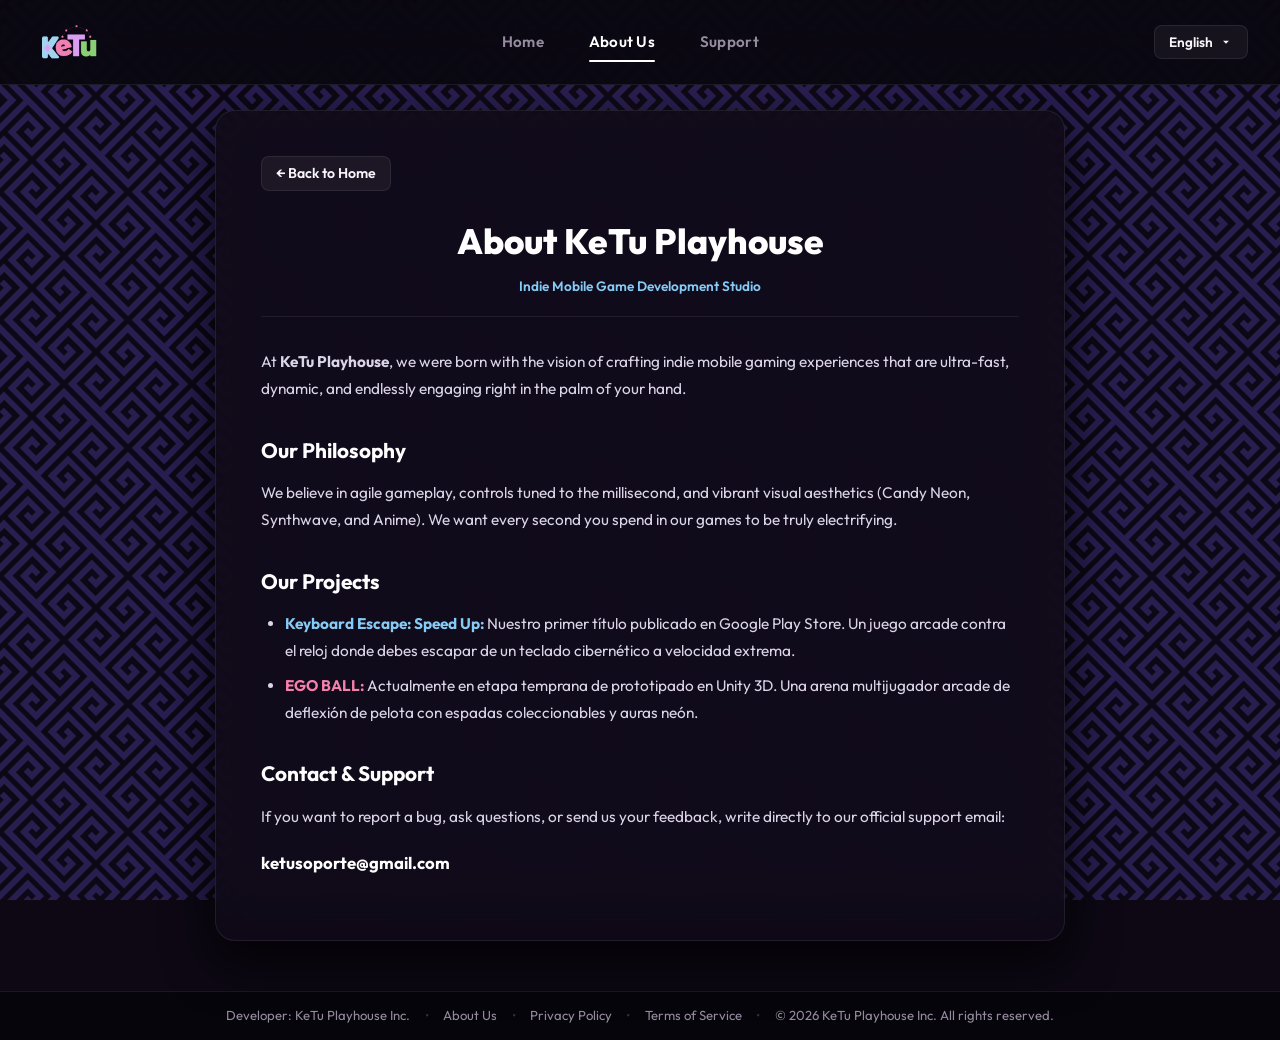
==== about.html @ 3a48acd9 "feat(web): enhance candy violet neon tint and add CSS image cache buster v2.5.2" ====
<!DOCTYPE html>
<html lang="es">
<head>
    <meta charset="UTF-8">
    <meta name="viewport" content="width=device-width, initial-scale=1.0">
    <title>Sobre Nosotros - KeTu Playhouse</title>
    <link rel="stylesheet" href="style.css?v=2.5.2">
    <meta name="description" content="Sobre KeTu Playhouse: Estudio indie de videojuegos móviles enfocado en experiencias arcade ultrarrápidas y divertidas.">
    <meta name="robots" content="index, follow">
    <link rel="icon" type="image/png" href="assets/icon.png">
    <link rel="canonical" href="https://ketuplayhouse.com/about.html">
    <script src="lang.js?v=2.5.2" defer></script>
</head>
<body class="doc-body-page">
    <!-- Atmospheric Studio Ambient Canvas -->
    <div class="bg-fixed-canvas">
        <div class="bg-spotlight"></div>
    </div>

    <!-- Header Navigation (Chillyroom Style Roof Bar) -->
    <header class="studio-header">
        <nav class="studio-nav">
            <a href="index.html" class="logo-container">
                <img src="assets/logo.png" alt="KeTu Playhouse Logo" class="logo-img">
            </a>
            
            <ul class="nav-links">
                <li><a href="index.html" data-i18n="nav-home">Inicio</a></li>
                <li><a href="about.html" class="active" data-i18n="nav-about">Sobre Nosotros</a></li>
                <li><a href="mailto:ketusoporte@gmail.com?subject=Soporte%20KeTu%20Playhouse" data-i18n="nav-support">Soporte</a></li>
            </ul>

            <!-- Minimalist Studio Language Dropdown -->
            <div class="lang-dropdown-wrapper">
                <button class="lang-dropdown-btn" id="langDropdownBtn" onclick="toggleLangDropdown(event)" aria-haspopup="true" aria-expanded="false">
                    <span id="currentLangLabel">Español</span>
                    <svg class="dropdown-chevron" viewBox="0 0 24 24" width="14" height="14">
                        <path fill="currentColor" d="M7 10l5 5 5-5z"/>
                    </svg>
                </button>
                <div class="lang-dropdown-menu" id="langDropdownMenu">
                    <button class="lang-option-item" onclick="changeLanguage('es')">
                        <span>Español</span>
                        <span class="lang-tag">ES</span>
                    </button>
                    <button class="lang-option-item" onclick="changeLanguage('en')">
                        <span>English</span>
                        <span class="lang-tag">EN</span>
                    </button>
                </div>
            </div>
        </nav>
    </header>

    <!-- Main Content Container -->
    <main class="doc-card-container">
        <a href="index.html" class="back-btn-styled" data-i18n="back-btn-text">
            ← Volver al Inicio
        </a>
        
        <article class="doc-content">
            <div class="doc-header">
                <h1 data-i18n="about-page-title">Sobre KeTu Playhouse</h1>
                <div class="doc-meta" data-i18n="about-page-subtitle">Estudio Independiente de Videojuegos Móviles</div>
            </div>
            
            <div class="doc-body">
                <p data-i18n="about-page-p1">
                    En <strong>KeTu Playhouse</strong>, nacimos con la visión de diseñar experiencias móviles independientes que sean ultrarrápidas, dinámicas y adictivas directamente en la palma de tu mano.
                </p>

                <h2 data-i18n="about-page-h2-1">Nuestra Filosofía</h2>
                <p data-i18n="about-page-p2">
                    Creemos en el gameplay ágil, en controles pulidos al milisegundo y en estéticas visuales vibrantes (Candy Neón, Synthwave y Anime). Queremos que cada segundo que pases en nuestros juegos sea electrizante.
                </p>

                <h2 data-i18n="about-page-h2-2">Nuestros Proyectos</h2>
                <ul>
                    <li><strong style="color:var(--ketu-blue)">Keyboard Escape: Speed Up:</strong> Nuestro primer título publicado en Google Play Store. Un juego arcade contra el reloj donde debes escapar de un teclado cibernético a velocidad extrema.</li>
                    <li><strong style="color:var(--ketu-pink)">EGO BALL:</strong> Actualmente en etapa temprana de prototipado en Unity 3D. Una arena multijugador arcade de deflexión de pelota con espadas coleccionables y auras neón.</li>
                </ul>

                <h2 data-i18n="about-page-h2-3">Contacto & Soporte</h2>
                <p data-i18n="about-page-p3">
                    Si deseas reportar un error, hacernos consultas o enviarnos tus comentarios, escríbenos directamente a nuestro correo oficial de soporte:
                </p>
                <p style="font-weight: 700; color: #ffffff; font-size: 1.05rem;">ketusoporte@gmail.com</p>
            </div>
        </article>
    </main>

    <!-- Refined Studio Footer -->
    <footer class="studio-footer">
        <div class="footer-container">
            <span class="footer-credit" data-i18n="footer-developer">Developer: KeTu Playhouse Inc.</span>
            <span class="footer-divider">•</span>
            <a href="about.html" class="footer-link" data-i18n="nav-about">Sobre Nosotros</a>
            <span class="footer-divider">•</span>
            <a href="privacy-policy.html" class="footer-link" data-i18n="link-privacy">Política de Privacidad</a>
            <span class="footer-divider">•</span>
            <a href="terms-of-service.html" class="footer-link" data-i18n="link-terms">Términos de Uso</a>
            <span class="footer-divider">•</span>
            <span class="footer-copy" data-i18n="footer-copy">&copy; 2026 KeTu Playhouse Inc. Todos los derechos reservados.</span>
        </div>
    </footer>

    <script>
        function toggleLangDropdown(event) {
            event.stopPropagation();
            const menu = document.getElementById('langDropdownMenu');
            const btn = document.getElementById('langDropdownBtn');
            if (!menu || !btn) return;
            const isOpen = menu.classList.contains('show');
            if (isOpen) {
                menu.classList.remove('show');
                btn.setAttribute('aria-expanded', 'false');
            } else {
                menu.classList.add('show');
                btn.setAttribute('aria-expanded', 'true');
            }
        }

        document.addEventListener('click', (e) => {
            const menu = document.getElementById('langDropdownMenu');
            const btn = document.getElementById('langDropdownBtn');
            if (menu && menu.classList.contains('show') && !menu.contains(e.target) && e.target !== btn) {
                menu.classList.remove('show');
                if (btn) btn.setAttribute('aria-expanded', 'false');
            }
        });
    </script>
</body>
</html>
---- style.css ----
@import url('https://fonts.googleapis.com/css2?family=Outfit:wght@300;400;500;600;700;800;900&family=Teko:wght@700&display=swap');

:root {
  --bg-main: #08060c;
  --bg-card: #100b18;
  --bg-nav: rgba(8, 6, 12, 0.85);
  
  /* KeTu Official Logo Palette */
  --ketu-blue: #85cbf5;   /* 'K' */
  --ketu-pink: #f481ac;   /* 'e' */
  --ketu-purple: #bf82f4; /* 'T' */
  --ketu-green: #82d66f;  /* 'u' */

  --text-main: #f8f6fb;
  --text-muted: #968c9f;
  --border-subtle: rgba(255, 255, 255, 0.08);
  --border-active: rgba(255, 255, 255, 0.25);
  
  --transition-fast: 0.2s ease;
  --transition-smooth: 0.35s cubic-bezier(0.25, 1, 0.5, 1);
}

* {
  box-sizing: border-box;
  margin: 0;
  padding: 0;
}

html, body {
  width: 100%;
  min-height: 100vh;
  background-color: #0d0814;
  background-image: url('assets/ketu_bg.png?v=2.5.2');
  background-repeat: repeat;
  background-attachment: fixed;
  color: var(--text-main);
  font-family: 'Outfit', -apple-system, BlinkMacSystemFont, sans-serif;
  line-height: 1.5;
  -webkit-font-smoothing: antialiased;
}

body.main-hub-body {
  height: 100vh;
  height: 100dvh;
  overflow: hidden;
}

body.doc-body-page {
  overflow-y: auto !important;
  height: auto !important;
}

/* ----------------------------------------------------
   STUDIO BACKGROUND ATMOSPHERE (Cinematic Spotlight)
   ---------------------------------------------------- */
.bg-fixed-canvas {
  position: fixed !important;
  top: 0; left: 0; width: 100vw; height: 100vh;
  z-index: -1; pointer-events: none; overflow: hidden;
  background: transparent;
}

.bg-spotlight {
  position: absolute;
  top: 50%;
  left: 50%;
  transform: translate(-50%, -50%);
  width: 1100px;
  height: 700px;
  border-radius: 50%;
  filter: blur(120px);
  pointer-events: none;
  transition: background 0.8s ease;
  background: radial-gradient(ellipse at 50% 45%, rgba(133, 203, 245, 0.08) 0%, rgba(244, 129, 172, 0.03) 45%, transparent 70%);
}

/* ----------------------------------------------------
   STUDIO ROOF HEADER (Chillyroom Style)
   ---------------------------------------------------- */
.studio-header {
  position: fixed;
  top: 0; left: 0; right: 0;
  height: 85px;
  background: var(--bg-nav);
  backdrop-filter: blur(20px);
  -webkit-backdrop-filter: blur(20px);
  border-bottom: 1px solid var(--border-subtle);
  z-index: 1000;
}

.studio-nav {
  display: flex;
  justify-content: space-between;
  align-items: center;
  height: 100%;
  max-width: 1350px;
  margin: 0 auto;
  padding: 0 2rem;
}

.logo-container {
  display: flex;
  align-items: center;
  text-decoration: none;
}

.logo-img {
  height: 42px;
  width: auto;
  display: block;
  transition: opacity var(--transition-fast);
}

.logo-img:hover {
  opacity: 0.9;
}

.nav-links {
  display: flex;
  list-style: none;
  gap: 2.8rem;
  align-items: center;
}

.nav-links a {
  font-weight: 600;
  font-size: 0.95rem;
  color: var(--text-muted);
  text-decoration: none;
  padding: 0.4rem 0;
  position: relative;
  letter-spacing: 0.3px;
  transition: color var(--transition-fast);
}

.nav-links a:hover,
.nav-links a.active {
  color: #ffffff;
}

.nav-links a.active::after {
  content: '';
  position: absolute;
  bottom: -4px;
  left: 0;
  width: 100%;
  height: 2px;
  background: #ffffff;
  border-radius: 2px;
}

/* Minimalist Language Dropdown */
.lang-dropdown-wrapper {
  position: relative;
}

.lang-dropdown-btn {
  display: inline-flex;
  align-items: center;
  gap: 6px;
  background: rgba(255, 255, 255, 0.05);
  border: 1px solid var(--border-subtle);
  color: var(--text-main);
  padding: 7px 14px;
  border-radius: 8px;
  cursor: pointer;
  font-family: inherit;
  font-size: 0.85rem;
  font-weight: 600;
  transition: all var(--transition-fast);
}

.lang-dropdown-btn:hover {
  background: rgba(255, 255, 255, 0.1);
  border-color: rgba(255, 255, 255, 0.2);
}

.dropdown-chevron {
  transition: transform var(--transition-fast);
}

.lang-dropdown-btn[aria-expanded="true"] .dropdown-chevron {
  transform: rotate(180deg);
}

.lang-dropdown-menu {
  position: absolute;
  top: calc(100% + 8px);
  right: 0;
  min-width: 130px;
  background: #140e1e;
  border: 1px solid rgba(255, 255, 255, 0.12);
  border-radius: 10px;
  box-shadow: 0 12px 30px rgba(0, 0, 0, 0.7);
  padding: 5px;
  display: none;
  flex-direction: column;
  z-index: 100;
}

.lang-dropdown-menu.show {
  display: flex;
}

.lang-option-item {
  display: flex;
  align-items: center;
  justify-content: space-between;
  background: transparent;
  border: none;
  color: var(--text-muted);
  padding: 8px 12px;
  border-radius: 6px;
  cursor: pointer;
  font-family: inherit;
  font-size: 0.85rem;
  font-weight: 500;
  text-align: left;
  transition: all var(--transition-fast);
}

.lang-option-item:hover {
  background: rgba(255, 255, 255, 0.08);
  color: #ffffff;
}

.lang-tag {
  font-size: 0.72rem;
  font-weight: 700;
  opacity: 0.6;
}

/* ----------------------------------------------------
   MAIN STUDIO HUB
   ---------------------------------------------------- */
main.studio-hub {
  width: 100vw;
  height: 100vh;
  height: 100dvh;
  display: flex;
  flex-direction: column;
  align-items: center;
  justify-content: space-between;
  padding: 85px 1.5rem 0;
  position: relative;
  overflow: hidden;
}

/* ----------------------------------------------------
   HORIZONTAL 16:11 GAME SHOWCASE (ChillyRoom Carousel)
   ---------------------------------------------------- */
.showcase-section {
  flex: 1;
  width: 100%;
  max-width: 1400px;
  display: flex;
  flex-direction: column;
  align-items: center;
  justify-content: center;
  position: relative;
}

.showcase-viewport {
  position: relative;
  width: 100%;
  display: flex;
  align-items: center;
  justify-content: center;
  padding: 10px 0;
}

/* Navigation Chevrons */
.showcase-arrow {
  position: absolute;
  top: 50%;
  transform: translateY(-50%);
  z-index: 50;
  background: rgba(14, 10, 22, 0.75);
  border: 1px solid rgba(255, 255, 255, 0.12);
  backdrop-filter: blur(10px);
  -webkit-backdrop-filter: blur(10px);
  color: #ffffff;
  width: 48px;
  height: 76px;
  border-radius: 14px;
  display: flex;
  align-items: center;
  justify-content: center;
  cursor: pointer;
  box-shadow: 0 8px 24px rgba(0, 0, 0, 0.5);
  transition: all var(--transition-fast);
}

.showcase-arrow:hover {
  background: rgba(25, 18, 38, 0.95);
  border-color: rgba(255, 255, 255, 0.35);
  transform: translateY(-50%) scale(1.05);
}

.showcase-arrow.prev { left: 10px; }
.showcase-arrow.next { right: 10px; }
.showcase-arrow svg { width: 30px; height: 30px; }

/* Cards Layout */
.showcase-cards-wrapper {
  display: flex;
  align-items: center;
  justify-content: center;
  gap: 2rem;
  width: 100%;
  max-width: 1250px;
  padding: 10px 0;
}

.showcase-card {
  flex: 0 0 440px;
  aspect-ratio: 16 / 11;
  background: #110c1c;
  border: 1px solid var(--border-subtle);
  border-radius: 20px;
  overflow: hidden;
  position: relative;
  cursor: pointer;
  opacity: 1; /* 100% sólida y opaca, el fondo nunca la traspasa */
  filter: brightness(0.65);
  transform: scale(0.88);
  box-shadow: 0 10px 30px rgba(0, 0, 0, 0.6);
  transition: all var(--transition-smooth);
  user-select: none;
}

.showcase-card:hover:not(.active) {
  filter: brightness(0.85);
  border-color: rgba(255, 255, 255, 0.2);
}

.showcase-card.active {
  flex: 0 0 540px;
  aspect-ratio: 16 / 11;
  opacity: 1;
  filter: brightness(1);
  transform: scale(1);
  border-color: var(--border-active);
  box-shadow: 0 24px 60px rgba(0, 0, 0, 0.85);
  z-index: 20;
}

.showcase-card.side-prev,
.showcase-card.side-next {
  transform: scale(0.88);
}

.card-art-container {
  width: 100%;
  height: 100%;
  position: relative;
  overflow: hidden;
}

.card-art-img {
  width: 100%;
  height: 100%;
  object-fit: cover;
  display: block;
}

.portal-card-img {
  transition: transform 0.8s ease;
}

.showcase-card.active .portal-card-img {
  animation: subtlePulse 8s ease-in-out infinite alternate;
}

@keyframes subtlePulse {
  0% { transform: scale(1); }
  100% { transform: scale(1.04); }
}

.card-vignette-layer {
  position: absolute;
  inset: 0;
  background: linear-gradient(180deg, rgba(8, 6, 12, 0) 35%, rgba(8, 6, 12, 0.85) 100%);
  pointer-events: none;
}

/* Official Transparent Game Logo Overlay */
.card-logo-overlay {
  position: absolute;
  bottom: 1.4rem;
  left: 1.5rem;
  right: 1.5rem;
  z-index: 10;
  pointer-events: none;
}

.game-brand-logo {
  display: flex;
  flex-direction: column;
}

.brand-top-sub {
  font-size: 0.75rem;
  font-weight: 800;
  letter-spacing: 2.5px;
  text-transform: uppercase;
  text-shadow: 0 2px 8px rgba(0, 0, 0, 0.9);
  margin-bottom: -2px;
}

.brand-main-title {
  font-family: 'Teko', sans-serif;
  font-size: 3rem;
  font-weight: 700;
  line-height: 0.9;
  letter-spacing: 1.5px;
  text-transform: uppercase;
  color: #ffffff;
  text-shadow: 0 4px 16px rgba(0, 0, 0, 0.95);
}

/* Specific Logo Brand Accent Palettes */
.keyboard-escape-logo .brand-top-sub { color: var(--ketu-blue); }
.keyboard-escape-logo .brand-main-title { color: #ffffff; }

.ego-ball-logo .brand-top-sub { color: var(--ketu-pink); }
.ego-ball-logo .brand-main-title { color: #ffffff; text-shadow: 0 4px 18px rgba(244, 129, 172, 0.4); }

.coming-soon-logo .brand-top-sub { color: var(--ketu-green); }
.coming-soon-logo .brand-main-title { color: #ffffff; text-shadow: 0 4px 18px rgba(130, 214, 111, 0.3); }

/* ----------------------------------------------------
   SYMMETRIC ACTION BUTTONS BAR
   ---------------------------------------------------- */
.active-actions-bar {
  display: flex;
  align-items: center;
  justify-content: center;
  gap: 1rem;
  margin-top: 1.4rem;
  min-height: 48px;
  z-index: 30;
}

.action-btn {
  display: inline-flex;
  align-items: center;
  justify-content: center;
  gap: 8px;
  height: 46px;
  padding: 0 1.5rem;
  border-radius: 10px;
  font-family: inherit;
  font-weight: 700;
  font-size: 0.92rem;
  text-decoration: none;
  cursor: pointer;
  box-shadow: 0 6px 20px rgba(0, 0, 0, 0.4);
  transition: all var(--transition-fast);
}

.action-btn-playstore {
  background: #181226;
  border: 1px solid rgba(255, 255, 255, 0.16);
  color: #ffffff;
}

.action-btn-playstore:hover {
  background: #241b38;
  border-color: rgba(255, 255, 255, 0.35);
  transform: translateY(-2px);
}

.action-btn-trailer {
  background: #181226;
  border: 1px solid rgba(255, 255, 255, 0.16);
  color: #ffffff;
}

.action-btn-trailer:hover {
  background: #241b38;
  border-color: rgba(255, 255, 255, 0.35);
  transform: translateY(-2px);
}

.action-btn-discord {
  background: #5865F2;
  border: 1px solid #7983f5;
  color: #ffffff;
}

.action-btn-discord:hover {
  background: #4752c4;
  border-color: #ffffff;
  transform: translateY(-2px);
}

.action-tag-pill {
  display: inline-flex;
  align-items: center;
  gap: 8px;
  height: 46px;
  padding: 0 1.25rem;
  border-radius: 10px;
  font-size: 0.85rem;
  font-weight: 700;
  background: rgba(255, 255, 255, 0.04);
  border: 1px solid var(--border-subtle);
  color: var(--text-muted);
}

.tag-dot {
  width: 7px;
  height: 7px;
  border-radius: 50%;
  background: #ff3b5c;
  box-shadow: 0 0 8px #ff3b5c;
}

.tag-dot.dot-purple {
  background: #bf82f4;
  box-shadow: 0 0 8px #bf82f4;
}

/* ----------------------------------------------------
   SLIM STUDIO FOOTER
   ---------------------------------------------------- */
.studio-footer {
  width: 100%;
  background: rgba(8, 6, 12, 0.95);
  border-top: 1px solid var(--border-subtle);
  padding: 14px 2rem;
  font-size: 0.82rem;
  color: var(--text-muted);
  z-index: 50;
}

.footer-container {
  display: flex;
  align-items: center;
  justify-content: center;
  gap: 0.9rem;
  flex-wrap: wrap;
  max-width: 1350px;
  margin: 0 auto;
}

.footer-link {
  color: var(--text-muted);
  text-decoration: none;
  transition: color var(--transition-fast);
}

.footer-link:hover {
  color: #ffffff;
}

.footer-divider {
  opacity: 0.3;
}

.footer-social-cluster {
  display: inline-flex;
  align-items: center;
  gap: 0.8rem;
}

.social-icon-btn {
  color: var(--text-muted);
  display: inline-flex;
  align-items: center;
  justify-content: center;
  transition: all var(--transition-fast);
}

.social-icon-btn:hover {
  color: #ffffff;
  transform: translateY(-1px);
}

/* ----------------------------------------------------
   STANDALONE DOCUMENT & ABOUT PAGES
   ---------------------------------------------------- */
.doc-card-container {
  max-width: 850px;
  margin: 110px auto 50px;
  padding: 2.8rem;
  background: rgba(16, 11, 24, 0.9);
  backdrop-filter: blur(20px);
  -webkit-backdrop-filter: blur(20px);
  border: 1px solid var(--border-subtle);
  border-radius: 20px;
  box-shadow: 0 20px 50px rgba(0, 0, 0, 0.8);
  color: var(--text-main);
}

.doc-header {
  margin-bottom: 2rem;
  padding-bottom: 1.25rem;
  border-bottom: 1px solid var(--border-subtle);
  text-align: center;
}

.doc-header h1 {
  font-size: 2.2rem;
  font-weight: 800;
  color: #ffffff;
  margin-bottom: 0.5rem;
}

.doc-meta {
  font-size: 0.85rem;
  color: var(--ketu-blue);
  font-weight: 600;
}

.doc-body {
  font-size: 0.96rem;
  line-height: 1.75;
  color: #dcd4e8;
}

.doc-body h2 {
  font-size: 1.3rem;
  font-weight: 700;
  color: #ffffff;
  margin: 1.8rem 0 0.75rem;
}

.doc-body p { margin-bottom: 1.1rem; }
.doc-body ul { margin: 0.5rem 0 1.2rem 1.5rem; }
.doc-body li { margin-bottom: 0.5rem; }
.doc-body a { color: var(--ketu-blue); text-decoration: underline; }

.back-btn-styled {
  display: inline-flex;
  align-items: center;
  gap: 8px;
  color: var(--text-main);
  font-weight: 600;
  font-size: 0.88rem;
  text-decoration: none;
  margin-bottom: 1.5rem;
  padding: 6px 14px;
  background: rgba(255, 255, 255, 0.05);
  border: 1px solid var(--border-subtle);
  border-radius: 8px;
  transition: all var(--transition-fast);
}

.back-btn-styled:hover {
  background: rgba(255, 255, 255, 0.12);
  border-color: rgba(255, 255, 255, 0.25);
  transform: translateX(-3px);
}

/* ----------------------------------------------------
   VIDEO LIGHTBOX MODAL
   ---------------------------------------------------- */
.video-modal-overlay {
  position: fixed;
  inset: 0;
  background: rgba(0, 0, 0, 0.92);
  backdrop-filter: blur(14px);
  -webkit-backdrop-filter: blur(14px);
  z-index: 2000;
  display: flex;
  align-items: center;
  justify-content: center;
  padding: 20px;
}

.video-modal-card {
  position: relative;
  width: 100%;
  max-width: 880px;
  background: #000;
  border-radius: 16px;
  border: 1px solid rgba(255, 255, 255, 0.2);
  box-shadow: 0 20px 60px rgba(0, 0, 0, 0.9);
  overflow: hidden;
}

.video-modal-close {
  position: absolute;
  top: 12px;
  right: 16px;
  background: rgba(0, 0, 0, 0.75);
  border: 1px solid rgba(255, 255, 255, 0.4);
  color: white;
  font-size: 1.5rem;
  width: 36px;
  height: 36px;
  border-radius: 50%;
  cursor: pointer;
  z-index: 10;
  display: flex;
  align-items: center;
  justify-content: center;
  transition: all var(--transition-fast);
}

.video-modal-close:hover {
  background: #ffffff;
  color: #000000;
}

.video-iframe-wrapper {
  position: relative;
  padding-bottom: 56.25%;
  height: 0;
}

.video-iframe-wrapper iframe {
  position: absolute;
  top: 0;
  left: 0;
  width: 100%;
  height: 100%;
}

/* ----------------------------------------------------
   RESPONSIVE ADAPTATIONS (MOBILE & TABLET)
   ---------------------------------------------------- */
@media (max-width: 1024px) {
  .showcase-card {
    flex: 0 0 360px;
  }
  .showcase-card.active {
    flex: 0 0 460px;
  }
  .brand-main-title {
    font-size: 2.4rem;
  }
}

@media (max-width: 768px) {
  body.main-hub-body {
    height: auto !important;
    min-height: 100vh;
    overflow-y: auto !important;
  }

  .studio-header {
    height: 65px;
  }

  .studio-nav {
    padding: 0 1rem;
  }

  .logo-img {
    height: 34px;
  }

  .nav-links {
    gap: 1.2rem;
  }

  .nav-links a {
    font-size: 0.85rem;
  }

  main.studio-hub {
    height: auto;
    min-height: calc(100vh - 65px);
    overflow: visible;
    padding: 75px 1rem 30px;
    justify-content: flex-start;
  }

  .showcase-cards-wrapper {
    gap: 0;
    justify-content: center;
  }

  .showcase-card {
    display: none !important;
  }

  .showcase-card.active {
    display: flex !important;
    flex: 0 0 90vw;
    max-width: 380px;
    transform: none !important;
  }

  .brand-main-title {
    font-size: 2.2rem;
  }

  .showcase-arrow {
    width: 38px;
    height: 60px;
    border-radius: 10px;
  }

  .showcase-arrow.prev { left: -6px; }
  .showcase-arrow.next { right: -6px; }

  .active-actions-bar {
    flex-direction: column;
    width: 100%;
    max-width: 320px;
    margin: 1.2rem auto 0;
    gap: 0.6rem;
  }

  .action-btn {
    width: 100%;
  }

  .action-tag-pill {
    width: 100%;
    justify-content: center;
  }

  .studio-footer {
    padding: 16px 1rem;
    font-size: 0.75rem;
    margin-top: 2rem;
  }

  .footer-container {
    gap: 0.5rem;
    flex-direction: column;
  }

  .footer-divider {
    display: none;
  }

  .doc-card-container {
    margin: 80px 1rem 30px;
    padding: 1.5rem;
  }
}
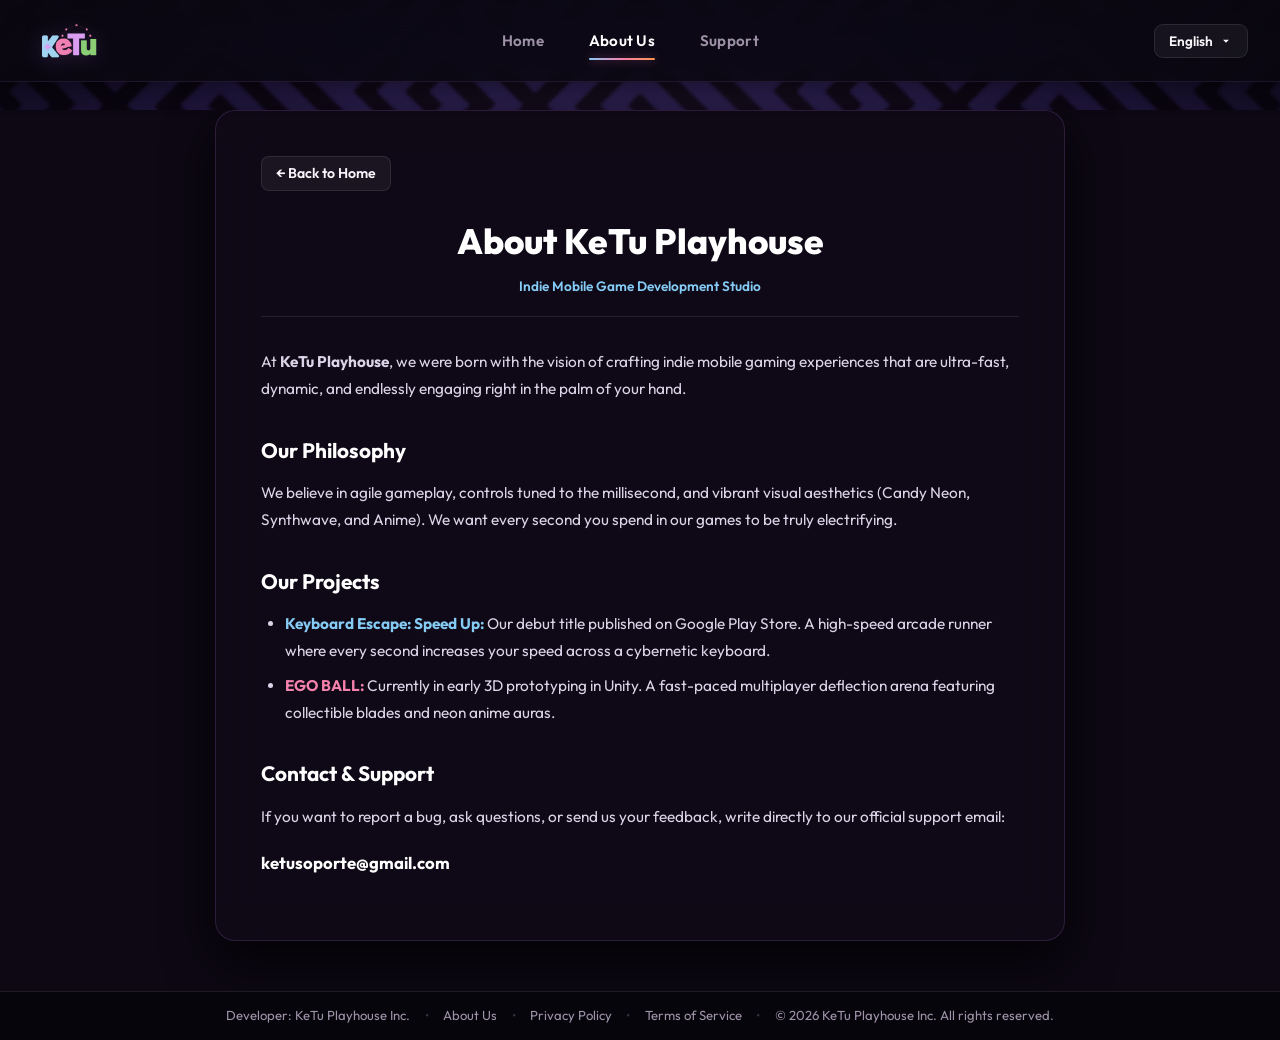
==== commit 80f0c7e3: "feat(web): 3D coverflow rotation, subtle spooky ambiance, clean URLs & universal iOS/Android/tablet/" ====
--- a/about.html
+++ b/about.html
@@ -2,30 +2,42 @@
 <html lang="es">
 <head>
     <meta charset="UTF-8">
-    <meta name="viewport" content="width=device-width, initial-scale=1.0">
+    <meta name="viewport" content="width=device-width, initial-scale=1.0, viewport-fit=cover">
+    <meta name="theme-color" content="#0d0814">
     <title>Sobre Nosotros - KeTu Playhouse</title>
-    <link rel="stylesheet" href="style.css?v=2.5.2">
+    <link rel="stylesheet" href="style.css?v=2.6.0">
     <meta name="description" content="Sobre KeTu Playhouse: Estudio indie de videojuegos móviles enfocado en experiencias arcade ultrarrápidas y divertidas.">
     <meta name="robots" content="index, follow">
     <link rel="icon" type="image/png" href="assets/icon.png">
+    <link rel="apple-touch-icon" href="assets/icon.png">
     <link rel="canonical" href="https://ketuplayhouse.com/about.html">
-    <script src="lang.js?v=2.5.2" defer></script>
+    <script src="lang.js?v=2.6.0" defer></script>
 </head>
 <body class="doc-body-page">
     <!-- Atmospheric Studio Ambient Canvas -->
-    <div class="bg-fixed-canvas">
+    <div class="bg-fixed-canvas" aria-hidden="true">
+        <div class="bg-pattern-layer"></div>
         <div class="bg-spotlight"></div>
+        <div class="spooky-mist-layer"></div>
+        <div class="spooky-embers">
+            <span class="ember e1"></span>
+            <span class="ember e2"></span>
+            <span class="ember e3"></span>
+            <span class="ember e4"></span>
+            <span class="ember e5"></span>
+            <span class="ember e6"></span>
+        </div>
     </div>
 
     <!-- Header Navigation (Chillyroom Style Roof Bar) -->
     <header class="studio-header">
         <nav class="studio-nav">
-            <a href="index.html" class="logo-container">
+            <a href="/" class="logo-container">
                 <img src="assets/logo.png" alt="KeTu Playhouse Logo" class="logo-img">
             </a>
             
             <ul class="nav-links">
-                <li><a href="index.html" data-i18n="nav-home">Inicio</a></li>
+                <li><a href="/" data-i18n="nav-home">Inicio</a></li>
                 <li><a href="about.html" class="active" data-i18n="nav-about">Sobre Nosotros</a></li>
                 <li><a href="mailto:ketusoporte@gmail.com?subject=Soporte%20KeTu%20Playhouse" data-i18n="nav-support">Soporte</a></li>
             </ul>
@@ -54,7 +66,7 @@
 
     <!-- Main Content Container -->
     <main class="doc-card-container">
-        <a href="index.html" class="back-btn-styled" data-i18n="back-btn-text">
+        <a href="/" class="back-btn-styled" data-i18n="back-btn-text">
             ← Volver al Inicio
         </a>
         
@@ -76,8 +88,8 @@
 
                 <h2 data-i18n="about-page-h2-2">Nuestros Proyectos</h2>
                 <ul>
-                    <li><strong style="color:var(--ketu-blue)">Keyboard Escape: Speed Up:</strong> Nuestro primer título publicado en Google Play Store. Un juego arcade contra el reloj donde debes escapar de un teclado cibernético a velocidad extrema.</li>
-                    <li><strong style="color:var(--ketu-pink)">EGO BALL:</strong> Actualmente en etapa temprana de prototipado en Unity 3D. Una arena multijugador arcade de deflexión de pelota con espadas coleccionables y auras neón.</li>
+                    <li data-i18n="about-proj-1"><strong style="color:var(--ketu-blue)">Keyboard Escape: Speed Up:</strong> Nuestro primer título publicado en Google Play Store. Un juego arcade contra el reloj donde debes escapar de un teclado cibernético a velocidad extrema.</li>
+                    <li data-i18n="about-proj-2"><strong style="color:var(--ketu-pink)">EGO BALL:</strong> Actualmente en etapa temprana de prototipado en Unity 3D. Una arena multijugador arcade de deflexión de pelota con espadas coleccionables y auras neón.</li>
                 </ul>
 
                 <h2 data-i18n="about-page-h2-3">Contacto & Soporte</h2>
--- a/style.css
+++ b/style.css
@@ -3,40 +3,42 @@
 :root {
   --bg-main: #08060c;
   --bg-card: #100b18;
-  --bg-nav: rgba(8, 6, 12, 0.85);
+  --bg-nav: rgba(10, 7, 16, 0.86);
   
-  /* KeTu Official Logo Palette */
+  /* KeTu Official Logo Palette + Seasonal Spooky Accent */
   --ketu-blue: #85cbf5;   /* 'K' */
   --ketu-pink: #f481ac;   /* 'e' */
   --ketu-purple: #bf82f4; /* 'T' */
   --ketu-green: #82d66f;  /* 'u' */
+  --spooky-amber: #ff944d; /* Subtle Halloween twilight glow */
 
   --text-main: #f8f6fb;
-  --text-muted: #968c9f;
-  --border-subtle: rgba(255, 255, 255, 0.08);
-  --border-active: rgba(255, 255, 255, 0.25);
+  --text-muted: #9e93a8;
+  --border-subtle: rgba(255, 255, 255, 0.09);
+  --border-active: rgba(255, 255, 255, 0.32);
   
-  --transition-fast: 0.2s ease;
-  --transition-smooth: 0.35s cubic-bezier(0.25, 1, 0.5, 1);
+  --transition-fast: 0.22s cubic-bezier(0.22, 1, 0.36, 1);
+  --transition-smooth: 0.58s cubic-bezier(0.22, 1, 0.36, 1);
 }
 
 * {
   box-sizing: border-box;
   margin: 0;
   padding: 0;
+  -webkit-tap-highlight-color: transparent;
 }
 
 html, body {
   width: 100%;
   min-height: 100vh;
+  min-height: 100dvh;
   background-color: #0d0814;
-  background-image: url('assets/ketu_bg.png?v=2.5.2');
-  background-repeat: repeat;
-  background-attachment: fixed;
   color: var(--text-main);
-  font-family: 'Outfit', -apple-system, BlinkMacSystemFont, sans-serif;
+  font-family: 'Outfit', -apple-system, BlinkMacSystemFont, 'Segoe UI', Roboto, sans-serif;
   line-height: 1.5;
   -webkit-font-smoothing: antialiased;
+  -moz-osx-font-smoothing: grayscale;
+  text-rendering: optimizeLegibility;
 }
 
 body.main-hub-body {
@@ -51,27 +53,164 @@
 }
 
 /* ----------------------------------------------------
-   STUDIO BACKGROUND ATMOSPHERE (Cinematic Spotlight)
+   STUDIO BACKGROUND ATMOSPHERE (iOS Safari & GPU Safe)
    ---------------------------------------------------- */
 .bg-fixed-canvas {
   position: fixed !important;
-  top: 0; left: 0; width: 100vw; height: 100vh;
-  z-index: -1; pointer-events: none; overflow: hidden;
-  background: transparent;
+  inset: 0;
+  width: 100%;
+  height: 100%;
+  z-index: -1;
+  pointer-events: none;
+  overflow: hidden;
+  background-color: #0d0814;
+  transform: translateZ(0);
+}
+
+.bg-pattern-layer {
+  position: absolute;
+  inset: 0;
+  background-image: url('assets/ketu_bg.png?v=2.5.2');
+  background-repeat: repeat;
+  background-position: center top;
+  background-size: 420px auto;
+  opacity: 0.92;
 }
 
 .bg-spotlight {
   position: absolute;
-  top: 50%;
+  top: 48%;
   left: 50%;
   transform: translate(-50%, -50%);
-  width: 1100px;
-  height: 700px;
+  width: min(1150px, 130vw);
+  height: min(720px, 90vh);
   border-radius: 50%;
-  filter: blur(120px);
+  filter: blur(110px);
+  -webkit-filter: blur(110px);
   pointer-events: none;
-  transition: background 0.8s ease;
-  background: radial-gradient(ellipse at 50% 45%, rgba(133, 203, 245, 0.08) 0%, rgba(244, 129, 172, 0.03) 45%, transparent 70%);
+  transition: background 0.85s ease;
+  background: radial-gradient(ellipse at 50% 44%, rgba(133, 203, 245, 0.14) 0%, rgba(191, 130, 244, 0.08) 38%, rgba(255, 138, 61, 0.04) 60%, transparent 75%);
+}
+
+/* Subtle Spooky Ground Mist & Twilight Vignette */
+.spooky-mist-layer {
+  position: absolute;
+  inset: 0;
+  background:
+    radial-gradient(ellipse at 50% 105%, rgba(191, 130, 244, 0.09) 0%, rgba(255, 148, 77, 0.04) 32%, transparent 68%),
+    radial-gradient(circle at 50% 50%, transparent 55%, rgba(5, 3, 9, 0.65) 100%);
+  pointer-events: none;
+}
+
+/* Subtle Floating Spooky / Candy Fireflies */
+.spooky-embers {
+  position: absolute;
+  inset: 0;
+  overflow: hidden;
+  pointer-events: none;
+}
+
+.spooky-embers .ember {
+  position: absolute;
+  border-radius: 50%;
+  opacity: 0;
+  filter: blur(0.5px);
+  animation: floatEmber 14s ease-in-out infinite;
+}
+
+.spooky-embers .e1 {
+  width: 5px; height: 5px;
+  left: 14%; bottom: 18%;
+  background: var(--spooky-amber);
+  box-shadow: 0 0 10px var(--spooky-amber), 0 0 20px rgba(255, 148, 77, 0.5);
+  animation-duration: 13s;
+  animation-delay: 0s;
+}
+
+.spooky-embers .e2 {
+  width: 4px; height: 4px;
+  left: 27%; bottom: 26%;
+  background: var(--ketu-purple);
+  box-shadow: 0 0 10px var(--ketu-purple);
+  animation-duration: 16s;
+  animation-delay: -3.5s;
+}
+
+.spooky-embers .e3 {
+  width: 5px; height: 5px;
+  right: 16%; bottom: 20%;
+  background: var(--spooky-amber);
+  box-shadow: 0 0 12px var(--spooky-amber);
+  animation-duration: 15s;
+  animation-delay: -6s;
+}
+
+.spooky-embers .e4 {
+  width: 4px; height: 4px;
+  right: 28%; bottom: 32%;
+  background: var(--ketu-pink);
+  box-shadow: 0 0 10px var(--ketu-pink);
+  animation-duration: 17s;
+  animation-delay: -9s;
+}
+
+.spooky-embers .e5 {
+  width: 3.5px; height: 3.5px;
+  left: 8%; top: 38%;
+  background: var(--ketu-blue);
+  box-shadow: 0 0 9px var(--ketu-blue);
+  animation-duration: 18s;
+  animation-delay: -5s;
+}
+
+.spooky-embers .e6 {
+  width: 4px; height: 4px;
+  right: 9%; top: 36%;
+  background: var(--spooky-amber);
+  box-shadow: 0 0 10px var(--spooky-amber);
+  animation-duration: 14.5s;
+  animation-delay: -11s;
+}
+
+@keyframes floatEmber {
+  0% {
+    transform: translate3d(0, 12px, 0) scale(0.7);
+    opacity: 0;
+  }
+  25% {
+    opacity: 0.45;
+  }
+  55% {
+    transform: translate3d(14px, -38px, 0) scale(1.08);
+    opacity: 0.6;
+  }
+  85% {
+    opacity: 0.3;
+  }
+  100% {
+    transform: translate3d(-10px, -78px, 0) scale(0.65);
+    opacity: 0;
+  }
+}
+
+/* Artisan Corner Cobweb Filigree */
+.spooky-corner-web {
+  position: absolute;
+  top: 85px;
+  width: 115px;
+  height: 115px;
+  color: rgba(191, 130, 244, 0.14);
+  pointer-events: none;
+  transition: opacity 0.4s ease;
+}
+
+.spooky-corner-web.web-left {
+  left: 0;
+}
+
+.spooky-corner-web.web-right {
+  right: 0;
+  transform: scaleX(-1);
 }
 
 /* ----------------------------------------------------
@@ -80,12 +219,14 @@
 .studio-header {
   position: fixed;
   top: 0; left: 0; right: 0;
-  height: 85px;
+  height: 82px;
   background: var(--bg-nav);
-  backdrop-filter: blur(20px);
-  -webkit-backdrop-filter: blur(20px);
-  border-bottom: 1px solid var(--border-subtle);
+  backdrop-filter: blur(20px) saturate(150%);
+  -webkit-backdrop-filter: blur(20px) saturate(150%);
+  border-bottom: 1px solid rgba(191, 130, 244, 0.12);
+  box-shadow: 0 4px 28px rgba(0, 0, 0, 0.45);
   z-index: 1000;
+  padding-top: env(safe-area-inset-top, 0px);
 }
 
 .studio-nav {
@@ -108,11 +249,13 @@
   height: 42px;
   width: auto;
   display: block;
-  transition: opacity var(--transition-fast);
+  filter: drop-shadow(0 2px 10px rgba(191, 130, 244, 0.2));
+  transition: transform var(--transition-fast), filter var(--transition-fast);
 }
 
 .logo-img:hover {
-  opacity: 0.9;
+  transform: scale(1.03);
+  filter: drop-shadow(0 3px 14px rgba(255, 148, 77, 0.35));
 }
 
 .nav-links {
@@ -145,8 +288,9 @@
   left: 0;
   width: 100%;
   height: 2px;
-  background: #ffffff;
+  background: linear-gradient(90deg, var(--ketu-blue), var(--ketu-pink), var(--spooky-amber));
   border-radius: 2px;
+  box-shadow: 0 0 10px rgba(244, 129, 172, 0.5);
 }
 
 /* Minimalist Language Dropdown */
@@ -162,7 +306,7 @@
   border: 1px solid var(--border-subtle);
   color: var(--text-main);
   padding: 7px 14px;
-  border-radius: 8px;
+  border-radius: 9px;
   cursor: pointer;
   font-family: inherit;
   font-size: 0.85rem;
@@ -172,7 +316,7 @@
 
 .lang-dropdown-btn:hover {
   background: rgba(255, 255, 255, 0.1);
-  border-color: rgba(255, 255, 255, 0.2);
+  border-color: rgba(191, 130, 244, 0.35);
 }
 
 .dropdown-chevron {
@@ -187,11 +331,13 @@
   position: absolute;
   top: calc(100% + 8px);
   right: 0;
-  min-width: 130px;
-  background: #140e1e;
-  border: 1px solid rgba(255, 255, 255, 0.12);
-  border-radius: 10px;
-  box-shadow: 0 12px 30px rgba(0, 0, 0, 0.7);
+  min-width: 135px;
+  background: rgba(20, 14, 30, 0.96);
+  backdrop-filter: blur(16px);
+  -webkit-backdrop-filter: blur(16px);
+  border: 1px solid rgba(191, 130, 244, 0.22);
+  border-radius: 11px;
+  box-shadow: 0 14px 34px rgba(0, 0, 0, 0.78);
   padding: 5px;
   display: none;
   flex-direction: column;
@@ -210,7 +356,7 @@
   border: none;
   color: var(--text-muted);
   padding: 8px 12px;
-  border-radius: 6px;
+  border-radius: 7px;
   cursor: pointer;
   font-family: inherit;
   font-size: 0.85rem;
@@ -227,27 +373,27 @@
 .lang-tag {
   font-size: 0.72rem;
   font-weight: 700;
-  opacity: 0.6;
+  opacity: 0.65;
 }
 
 /* ----------------------------------------------------
    MAIN STUDIO HUB
    ---------------------------------------------------- */
 main.studio-hub {
-  width: 100vw;
+  width: 100%;
   height: 100vh;
   height: 100dvh;
   display: flex;
   flex-direction: column;
   align-items: center;
   justify-content: space-between;
-  padding: 85px 1.5rem 0;
+  padding: 82px 1.5rem 0;
   position: relative;
   overflow: hidden;
 }
 
 /* ----------------------------------------------------
-   HORIZONTAL 16:11 GAME SHOWCASE (ChillyRoom Carousel)
+   HORIZONTAL 16:11 GAME SHOWCASE (3D Coverflow Carousel)
    ---------------------------------------------------- */
 .showcase-section {
   flex: 1;
@@ -266,7 +412,25 @@
   display: flex;
   align-items: center;
   justify-content: center;
-  padding: 10px 0;
+  padding: 12px 0;
+}
+
+/* Ambient Stage Pedestal Halo Under Active Card */
+.showcase-stage-glow {
+  position: absolute;
+  bottom: -18px;
+  left: 50%;
+  transform: translateX(-50%);
+  width: min(560px, 84vw);
+  height: 95px;
+  border-radius: 50%;
+  filter: blur(36px);
+  -webkit-filter: blur(36px);
+  opacity: 0.85;
+  pointer-events: none;
+  z-index: 4;
+  transition: background 0.7s ease;
+  background: radial-gradient(ellipse at 50% 50%, rgba(133, 203, 245, 0.34) 0%, rgba(191, 130, 244, 0.16) 45%, transparent 72%);
 }
 
 /* Navigation Chevrons */
@@ -275,79 +439,144 @@
   top: 50%;
   transform: translateY(-50%);
   z-index: 50;
-  background: rgba(14, 10, 22, 0.75);
-  border: 1px solid rgba(255, 255, 255, 0.12);
-  backdrop-filter: blur(10px);
-  -webkit-backdrop-filter: blur(10px);
+  background: rgba(16, 11, 26, 0.78);
+  border: 1px solid rgba(255, 255, 255, 0.15);
+  backdrop-filter: blur(12px);
+  -webkit-backdrop-filter: blur(12px);
   color: #ffffff;
-  width: 48px;
-  height: 76px;
-  border-radius: 14px;
+  width: 50px;
+  height: 80px;
+  border-radius: 15px;
   display: flex;
   align-items: center;
   justify-content: center;
   cursor: pointer;
-  box-shadow: 0 8px 24px rgba(0, 0, 0, 0.5);
+  box-shadow: 0 10px 28px rgba(0, 0, 0, 0.6), inset 0 1px 0 rgba(255, 255, 255, 0.12);
   transition: all var(--transition-fast);
 }
 
 .showcase-arrow:hover {
-  background: rgba(25, 18, 38, 0.95);
-  border-color: rgba(255, 255, 255, 0.35);
-  transform: translateY(-50%) scale(1.05);
+  background: rgba(28, 19, 44, 0.95);
+  border-color: rgba(255, 148, 77, 0.45);
+  box-shadow: 0 12px 32px rgba(0, 0, 0, 0.75), 0 0 18px rgba(191, 130, 244, 0.28);
+  transform: translateY(-50%) scale(1.06);
+}
+
+.showcase-arrow:active {
+  transform: translateY(-50%) scale(0.97);
 }
 
 .showcase-arrow.prev { left: 10px; }
 .showcase-arrow.next { right: 10px; }
 .showcase-arrow svg { width: 30px; height: 30px; }
 
-/* Cards Layout */
+/* 3D Perspective Cards Wrapper */
 .showcase-cards-wrapper {
+  --card-offset: clamp(320px, 37vw, 495px);
+  position: relative;
+  width: 100%;
+  max-width: 1280px;
+  height: clamp(290px, 44vh, 395px);
   display: flex;
   align-items: center;
   justify-content: center;
-  gap: 2rem;
-  width: 100%;
-  max-width: 1250px;
+  perspective: 1400px;
+  -webkit-perspective: 1400px;
+  transform-style: preserve-3d;
+  -webkit-transform-style: preserve-3d;
   padding: 10px 0;
+  touch-action: pan-y;
 }
 
 .showcase-card {
-  flex: 0 0 440px;
+  --tilt-x: 0deg;
+  --tilt-y: 0deg;
+  position: absolute;
+  width: clamp(390px, 41vw, 535px);
   aspect-ratio: 16 / 11;
   background: #110c1c;
-  border: 1px solid var(--border-subtle);
-  border-radius: 20px;
+  border: 1px solid rgba(255, 255, 255, 0.12);
+  border-radius: 22px;
   overflow: hidden;
-  position: relative;
   cursor: pointer;
-  opacity: 1; /* 100% sólida y opaca, el fondo nunca la traspasa */
-  filter: brightness(0.65);
-  transform: scale(0.88);
-  box-shadow: 0 10px 30px rgba(0, 0, 0, 0.6);
-  transition: all var(--transition-smooth);
+  opacity: 1;
+  box-shadow: 0 14px 36px rgba(0, 0, 0, 0.68);
+  transform-origin: center center;
+  backface-visibility: hidden;
+  -webkit-backface-visibility: hidden;
+  transition:
+    transform var(--transition-smooth),
+    filter var(--transition-smooth),
+    border-color 0.45s ease,
+    box-shadow 0.45s ease,
+    opacity 0.45s ease;
+  will-change: transform, filter;
   user-select: none;
-}
-
-.showcase-card:hover:not(.active) {
-  filter: brightness(0.85);
-  border-color: rgba(255, 255, 255, 0.2);
+  -webkit-user-select: none;
+}
+
+/* Inner Rim Frame Highlight */
+.showcase-card::after {
+  content: '';
+  position: absolute;
+  inset: 0;
+  border-radius: inherit;
+  box-shadow: inset 0 1px 1px rgba(255, 255, 255, 0.22), inset 0 0 0 1px rgba(191, 130, 244, 0.08);
+  pointer-events: none;
+  z-index: 15;
+}
+
+.showcase-card.side-prev {
+  transform: translate3d(calc(-1 * var(--card-offset)), 4px, -95px) rotateY(22deg) scale(0.84);
+  filter: brightness(0.58) saturate(0.88);
+  z-index: 10;
+  pointer-events: auto;
+}
+
+.showcase-card.side-next {
+  transform: translate3d(var(--card-offset), 4px, -95px) rotateY(-22deg) scale(0.84);
+  filter: brightness(0.58) saturate(0.88);
+  z-index: 10;
+  pointer-events: auto;
+}
+
+.showcase-card.side-prev:hover {
+  transform: translate3d(calc(-1 * var(--card-offset) + 10px), 0, -70px) rotateY(17deg) scale(0.865);
+  filter: brightness(0.8) saturate(1);
+  border-color: rgba(191, 130, 244, 0.35);
+}
+
+.showcase-card.side-next:hover {
+  transform: translate3d(calc(var(--card-offset) - 10px), 0, -70px) rotateY(-17deg) scale(0.865);
+  filter: brightness(0.8) saturate(1);
+  border-color: rgba(191, 130, 244, 0.35);
 }
 
 .showcase-card.active {
-  flex: 0 0 540px;
-  aspect-ratio: 16 / 11;
+  transform: translate3d(0, -2px, 24px) rotateX(var(--tilt-x)) rotateY(var(--tilt-y)) scale(1.02);
   opacity: 1;
-  filter: brightness(1);
-  transform: scale(1);
-  border-color: var(--border-active);
-  box-shadow: 0 24px 60px rgba(0, 0, 0, 0.85);
-  z-index: 20;
-}
-
-.showcase-card.side-prev,
-.showcase-card.side-next {
-  transform: scale(0.88);
+  filter: brightness(1.02) contrast(1.02);
+  border-color: rgba(255, 255, 255, 0.38);
+  box-shadow:
+    0 28px 68px rgba(0, 0, 0, 0.9),
+    0 0 38px rgba(133, 203, 245, 0.16),
+    0 0 18px rgba(255, 148, 77, 0.1);
+  z-index: 25;
+  pointer-events: auto;
+}
+
+body[data-active-game="1"] .showcase-card.active {
+  box-shadow:
+    0 28px 68px rgba(0, 0, 0, 0.9),
+    0 0 40px rgba(244, 129, 172, 0.2),
+    0 0 20px rgba(255, 148, 77, 0.14);
+}
+
+body[data-active-game="2"] .showcase-card.active {
+  box-shadow:
+    0 28px 68px rgba(0, 0, 0, 0.9),
+    0 0 40px rgba(130, 214, 111, 0.18),
+    0 0 22px rgba(191, 130, 244, 0.16);
 }
 
 .card-art-container {
@@ -362,6 +591,11 @@
   height: 100%;
   object-fit: cover;
   display: block;
+  transition: transform 0.7s cubic-bezier(0.22, 1, 0.36, 1);
+}
+
+.showcase-card.active:hover .card-art-img:not(.portal-card-img) {
+  transform: scale(1.025);
 }
 
 .portal-card-img {
@@ -374,24 +608,54 @@
 
 @keyframes subtlePulse {
   0% { transform: scale(1); }
-  100% { transform: scale(1.04); }
+  100% { transform: scale(1.045); }
+}
+
+/* Specular Light Sweep on Card Rotation */
+.card-shine-sweep {
+  position: absolute;
+  inset: 0;
+  background: linear-gradient(
+    115deg,
+    transparent 20%,
+    rgba(255, 255, 255, 0.14) 46%,
+    rgba(255, 210, 175, 0.18) 50%,
+    transparent 76%
+  );
+  transform: translateX(-130%);
+  pointer-events: none;
+  z-index: 8;
+}
+
+.showcase-card.active.shine-trigger .card-shine-sweep {
+  animation: cardShineGlide 0.85s cubic-bezier(0.22, 1, 0.36, 1) forwards;
+}
+
+@keyframes cardShineGlide {
+  0% { transform: translateX(-125%); opacity: 0.95; }
+  100% { transform: translateX(125%); opacity: 0; }
 }
 
 .card-vignette-layer {
   position: absolute;
   inset: 0;
-  background: linear-gradient(180deg, rgba(8, 6, 12, 0) 35%, rgba(8, 6, 12, 0.85) 100%);
+  background: linear-gradient(180deg, rgba(8, 6, 12, 0.04) 30%, rgba(8, 6, 12, 0.88) 100%);
   pointer-events: none;
 }
 
 /* Official Transparent Game Logo Overlay */
 .card-logo-overlay {
   position: absolute;
-  bottom: 1.4rem;
+  bottom: 1.35rem;
   left: 1.5rem;
   right: 1.5rem;
   z-index: 10;
   pointer-events: none;
+  transition: transform 0.45s cubic-bezier(0.22, 1, 0.36, 1);
+}
+
+.showcase-card.active .card-logo-overlay {
+  transform: translateY(-2px);
 }
 
 .game-brand-logo {
@@ -404,7 +668,7 @@
   font-weight: 800;
   letter-spacing: 2.5px;
   text-transform: uppercase;
-  text-shadow: 0 2px 8px rgba(0, 0, 0, 0.9);
+  text-shadow: 0 2px 8px rgba(0, 0, 0, 0.95);
   margin-bottom: -2px;
 }
 
@@ -421,13 +685,49 @@
 
 /* Specific Logo Brand Accent Palettes */
 .keyboard-escape-logo .brand-top-sub { color: var(--ketu-blue); }
-.keyboard-escape-logo .brand-main-title { color: #ffffff; }
+.keyboard-escape-logo .brand-main-title { color: #ffffff; text-shadow: 0 4px 18px rgba(133, 203, 245, 0.32); }
 
 .ego-ball-logo .brand-top-sub { color: var(--ketu-pink); }
-.ego-ball-logo .brand-main-title { color: #ffffff; text-shadow: 0 4px 18px rgba(244, 129, 172, 0.4); }
+.ego-ball-logo .brand-main-title { color: #ffffff; text-shadow: 0 4px 18px rgba(244, 129, 172, 0.42); }
 
 .coming-soon-logo .brand-top-sub { color: var(--ketu-green); }
-.coming-soon-logo .brand-main-title { color: #ffffff; text-shadow: 0 4px 18px rgba(130, 214, 111, 0.3); }
+.coming-soon-logo .brand-main-title { color: #ffffff; text-shadow: 0 4px 18px rgba(130, 214, 111, 0.35); }
+
+/* ----------------------------------------------------
+   DIAMOND STAGE PAGINATION INDICATORS
+   ---------------------------------------------------- */
+.showcase-pagination {
+  display: flex;
+  align-items: center;
+  justify-content: center;
+  gap: 12px;
+  margin-top: 0.85rem;
+  z-index: 30;
+}
+
+.page-diamond {
+  width: 9px;
+  height: 9px;
+  border-radius: 2px;
+  transform: rotate(45deg);
+  background: rgba(255, 255, 255, 0.18);
+  border: 1px solid rgba(255, 255, 255, 0.25);
+  cursor: pointer;
+  padding: 0;
+  transition: all 0.3s cubic-bezier(0.22, 1, 0.36, 1);
+}
+
+.page-diamond:hover {
+  background: rgba(255, 255, 255, 0.45);
+  transform: rotate(45deg) scale(1.18);
+}
+
+.page-diamond.active {
+  background: var(--spooky-amber);
+  border-color: #ffffff;
+  box-shadow: 0 0 10px var(--spooky-amber), 0 0 18px rgba(191, 130, 244, 0.6);
+  transform: rotate(45deg) scale(1.28);
+}
 
 /* ----------------------------------------------------
    SYMMETRIC ACTION BUTTONS BAR
@@ -437,61 +737,65 @@
   align-items: center;
   justify-content: center;
   gap: 1rem;
-  margin-top: 1.4rem;
+  margin-top: 1.05rem;
   min-height: 48px;
   z-index: 30;
+  transition: opacity 0.18s ease, transform 0.18s ease;
 }
 
 .action-btn {
   display: inline-flex;
   align-items: center;
   justify-content: center;
-  gap: 8px;
+  gap: 9px;
   height: 46px;
-  padding: 0 1.5rem;
-  border-radius: 10px;
+  padding: 0 1.55rem;
+  border-radius: 11px;
   font-family: inherit;
   font-weight: 700;
   font-size: 0.92rem;
   text-decoration: none;
   cursor: pointer;
-  box-shadow: 0 6px 20px rgba(0, 0, 0, 0.4);
+  box-shadow: 0 8px 22px rgba(0, 0, 0, 0.48), inset 0 1px 0 rgba(255, 255, 255, 0.1);
   transition: all var(--transition-fast);
 }
 
 .action-btn-playstore {
-  background: #181226;
-  border: 1px solid rgba(255, 255, 255, 0.16);
+  background: linear-gradient(180deg, #211834 0%, #161024 100%);
+  border: 1px solid rgba(133, 203, 245, 0.28);
   color: #ffffff;
 }
 
 .action-btn-playstore:hover {
-  background: #241b38;
-  border-color: rgba(255, 255, 255, 0.35);
+  background: linear-gradient(180deg, #2b1f44 0%, #1d1530 100%);
+  border-color: rgba(133, 203, 245, 0.65);
+  box-shadow: 0 10px 26px rgba(0, 0, 0, 0.6), 0 0 16px rgba(133, 203, 245, 0.22);
   transform: translateY(-2px);
 }
 
 .action-btn-trailer {
-  background: #181226;
-  border: 1px solid rgba(255, 255, 255, 0.16);
+  background: linear-gradient(180deg, #211834 0%, #161024 100%);
+  border: 1px solid rgba(255, 148, 77, 0.26);
   color: #ffffff;
 }
 
 .action-btn-trailer:hover {
-  background: #241b38;
-  border-color: rgba(255, 255, 255, 0.35);
+  background: linear-gradient(180deg, #2b1f44 0%, #1d1530 100%);
+  border-color: rgba(255, 148, 77, 0.6);
+  box-shadow: 0 10px 26px rgba(0, 0, 0, 0.6), 0 0 16px rgba(255, 148, 77, 0.2);
   transform: translateY(-2px);
 }
 
 .action-btn-discord {
-  background: #5865F2;
-  border: 1px solid #7983f5;
+  background: linear-gradient(180deg, #6370f7 0%, #4e5ae0 100%);
+  border: 1px solid #8690ff;
   color: #ffffff;
 }
 
 .action-btn-discord:hover {
-  background: #4752c4;
+  background: linear-gradient(180deg, #525fe8 0%, #414cc7 100%);
   border-color: #ffffff;
+  box-shadow: 0 10px 26px rgba(88, 101, 242, 0.4);
   transform: translateY(-2px);
 }
 
@@ -500,12 +804,14 @@
   align-items: center;
   gap: 8px;
   height: 46px;
-  padding: 0 1.25rem;
-  border-radius: 10px;
+  padding: 0 1.3rem;
+  border-radius: 11px;
   font-size: 0.85rem;
   font-weight: 700;
-  background: rgba(255, 255, 255, 0.04);
-  border: 1px solid var(--border-subtle);
+  background: rgba(20, 14, 32, 0.72);
+  backdrop-filter: blur(10px);
+  -webkit-backdrop-filter: blur(10px);
+  border: 1px solid rgba(191, 130, 244, 0.2);
   color: var(--text-muted);
 }
 
@@ -513,13 +819,13 @@
   width: 7px;
   height: 7px;
   border-radius: 50%;
-  background: #ff3b5c;
-  box-shadow: 0 0 8px #ff3b5c;
+  background: var(--spooky-amber);
+  box-shadow: 0 0 9px var(--spooky-amber);
 }
 
 .tag-dot.dot-purple {
   background: #bf82f4;
-  box-shadow: 0 0 8px #bf82f4;
+  box-shadow: 0 0 9px #bf82f4;
 }
 
 /* ----------------------------------------------------
@@ -527,9 +833,11 @@
    ---------------------------------------------------- */
 .studio-footer {
   width: 100%;
-  background: rgba(8, 6, 12, 0.95);
+  background: rgba(8, 6, 12, 0.94);
+  backdrop-filter: blur(14px);
+  -webkit-backdrop-filter: blur(14px);
   border-top: 1px solid var(--border-subtle);
-  padding: 14px 2rem;
+  padding: 14px 2rem calc(14px + env(safe-area-inset-bottom, 0px));
   font-size: 0.82rem;
   color: var(--text-muted);
   z-index: 50;
@@ -562,7 +870,7 @@
 .footer-social-cluster {
   display: inline-flex;
   align-items: center;
-  gap: 0.8rem;
+  gap: 0.85rem;
 }
 
 .social-icon-btn {
@@ -574,7 +882,7 @@
 }
 
 .social-icon-btn:hover {
-  color: #ffffff;
+  color: var(--spooky-amber);
   transform: translateY(-1px);
 }
 
@@ -588,7 +896,7 @@
   background: rgba(16, 11, 24, 0.9);
   backdrop-filter: blur(20px);
   -webkit-backdrop-filter: blur(20px);
-  border: 1px solid var(--border-subtle);
+  border: 1px solid rgba(191, 130, 244, 0.16);
   border-radius: 20px;
   box-shadow: 0 20px 50px rgba(0, 0, 0, 0.8);
   color: var(--text-main);
@@ -720,17 +1028,18 @@
 }
 
 /* ----------------------------------------------------
-   RESPONSIVE ADAPTATIONS (MOBILE & TABLET)
+   RESPONSIVE ADAPTATIONS (TABLETS, iPAD, iPHONE & ANDROID)
    ---------------------------------------------------- */
-@media (max-width: 1024px) {
+@media (max-width: 1120px) {
+  .showcase-cards-wrapper {
+    --card-offset: clamp(240px, 31vw, 370px);
+    height: clamp(260px, 39vh, 340px);
+  }
   .showcase-card {
-    flex: 0 0 360px;
-  }
-  .showcase-card.active {
-    flex: 0 0 460px;
+    width: clamp(330px, 44vw, 450px);
   }
   .brand-main-title {
-    font-size: 2.4rem;
+    font-size: 2.45rem;
   }
 }
 
@@ -738,11 +1047,20 @@
   body.main-hub-body {
     height: auto !important;
     min-height: 100vh;
+    min-height: 100dvh;
+    overflow-x: hidden !important;
     overflow-y: auto !important;
   }
 
+  .spooky-corner-web {
+    top: 66px;
+    width: 76px;
+    height: 76px;
+    opacity: 0.7;
+  }
+
   .studio-header {
-    height: 65px;
+    height: 66px;
   }
 
   .studio-nav {
@@ -750,79 +1068,118 @@
   }
 
   .logo-img {
-    height: 34px;
+    height: 33px;
   }
 
   .nav-links {
-    gap: 1.2rem;
+    gap: 1.05rem;
   }
 
   .nav-links a {
-    font-size: 0.85rem;
+    font-size: 0.82rem;
+  }
+
+  .lang-dropdown-btn {
+    padding: 6px 10px;
+    font-size: 0.78rem;
   }
 
   main.studio-hub {
     height: auto;
-    min-height: calc(100vh - 65px);
+    min-height: 100vh;
+    min-height: 100dvh;
     overflow: visible;
-    padding: 75px 1rem 30px;
-    justify-content: flex-start;
+    padding: 76px 0.75rem 0;
+    justify-content: space-between;
+  }
+
+  .showcase-section {
+    padding: 1rem 0 0.5rem;
   }
 
   .showcase-cards-wrapper {
-    gap: 0;
-    justify-content: center;
+    height: clamp(220px, 58vw, 275px);
+    max-width: 100vw;
+    overflow: visible;
+    perspective: 1000px;
+    -webkit-perspective: 1000px;
   }
 
   .showcase-card {
-    display: none !important;
+    width: min(84vw, 370px);
+    border-radius: 18px;
   }
 
   .showcase-card.active {
-    display: flex !important;
-    flex: 0 0 90vw;
-    max-width: 380px;
-    transform: none !important;
+    transform: translate3d(0, 0, 16px) scale(1);
+    opacity: 1;
+    z-index: 25;
+    pointer-events: auto;
+  }
+
+  /* Side cards peek in 3D on mobile & iPhone too */
+  .showcase-card.side-prev {
+    transform: translate3d(-58%, 4px, -90px) rotateY(24deg) scale(0.8);
+    opacity: 0.42;
+    filter: brightness(0.48);
+    pointer-events: auto;
+    z-index: 10;
+  }
+
+  .showcase-card.side-next {
+    transform: translate3d(58%, 4px, -90px) rotateY(-24deg) scale(0.8);
+    opacity: 0.42;
+    filter: brightness(0.48);
+    pointer-events: auto;
+    z-index: 10;
+  }
+
+  .card-logo-overlay {
+    bottom: 1rem;
+    left: 1.15rem;
+    right: 1.15rem;
+  }
+
+  .brand-top-sub {
+    font-size: 0.66rem;
+    letter-spacing: 2px;
   }
 
   .brand-main-title {
-    font-size: 2.2rem;
+    font-size: 2.15rem;
   }
 
   .showcase-arrow {
     width: 38px;
-    height: 60px;
-    border-radius: 10px;
-  }
-
-  .showcase-arrow.prev { left: -6px; }
-  .showcase-arrow.next { right: -6px; }
+    height: 58px;
+    border-radius: 11px;
+  }
+
+  .showcase-arrow.prev { left: 2px; }
+  .showcase-arrow.next { right: 2px; }
 
   .active-actions-bar {
     flex-direction: column;
     width: 100%;
-    max-width: 320px;
-    margin: 1.2rem auto 0;
-    gap: 0.6rem;
-  }
-
-  .action-btn {
-    width: 100%;
-  }
-
+    max-width: 330px;
+    margin: 0.95rem auto 0;
+    gap: 0.65rem;
+  }
+
+  .action-btn,
   .action-tag-pill {
     width: 100%;
     justify-content: center;
   }
 
   .studio-footer {
-    padding: 16px 1rem;
+    padding: 15px 1rem calc(15px + env(safe-area-inset-bottom, 0px));
     font-size: 0.75rem;
-    margin-top: 2rem;
+    margin-top: 1.5rem;
   }
 
   .footer-container {
-    gap: 0.5rem;
+    gap: 0.55rem;
     flex-direction: column;
   }
 
@@ -831,7 +1188,44 @@
   }
 
   .doc-card-container {
-    margin: 80px 1rem 30px;
+    margin: 82px 0.9rem 30px;
     padding: 1.5rem;
   }
 }
+
+/* Compact mobile screens (e.g. iPhone SE / Mini) */
+@media (max-width: 390px) {
+  .nav-links {
+    gap: 0.7rem;
+  }
+  .nav-links a {
+    font-size: 0.76rem;
+  }
+  .logo-img {
+    height: 29px;
+  }
+  .showcase-card {
+    width: 86vw;
+  }
+  .brand-main-title {
+    font-size: 1.9rem;
+  }
+}
+
+/* Landscape Mobile Phones */
+@media (max-height: 540px) and (orientation: landscape) {
+  body.main-hub-body {
+    height: auto !important;
+    overflow-y: auto !important;
+  }
+  main.studio-hub {
+    height: auto;
+    padding-top: 72px;
+  }
+  .showcase-cards-wrapper {
+    height: 210px;
+  }
+  .showcase-card {
+    width: 310px;
+  }
+}
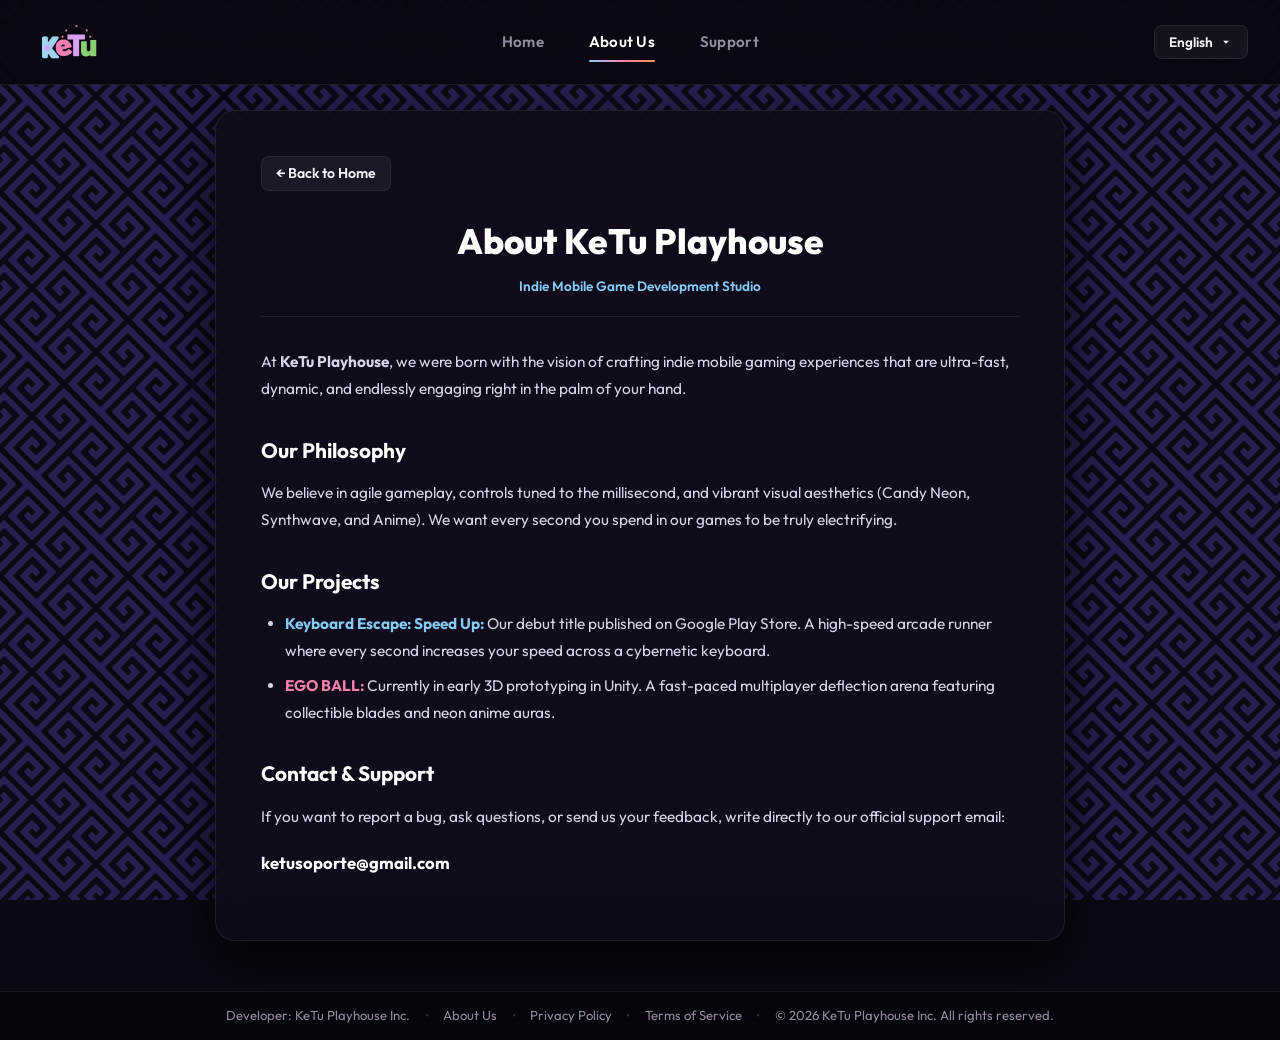
==== commit 09dc2ef1: "fix(web): restore ketu_bg pattern, flat coverflow cards with central hover glow & mobile layout (v2." ====
--- a/about.html
+++ b/about.html
@@ -5,20 +5,18 @@
     <meta name="viewport" content="width=device-width, initial-scale=1.0, viewport-fit=cover">
     <meta name="theme-color" content="#0d0814">
     <title>Sobre Nosotros - KeTu Playhouse</title>
-    <link rel="stylesheet" href="style.css?v=2.6.0">
+    <link rel="stylesheet" href="style.css?v=2.6.1">
     <meta name="description" content="Sobre KeTu Playhouse: Estudio indie de videojuegos móviles enfocado en experiencias arcade ultrarrápidas y divertidas.">
     <meta name="robots" content="index, follow">
     <link rel="icon" type="image/png" href="assets/icon.png">
     <link rel="apple-touch-icon" href="assets/icon.png">
     <link rel="canonical" href="https://ketuplayhouse.com/about.html">
-    <script src="lang.js?v=2.6.0" defer></script>
+    <script src="lang.js?v=2.6.1" defer></script>
 </head>
 <body class="doc-body-page">
     <!-- Atmospheric Studio Ambient Canvas -->
     <div class="bg-fixed-canvas" aria-hidden="true">
-        <div class="bg-pattern-layer"></div>
         <div class="bg-spotlight"></div>
-        <div class="spooky-mist-layer"></div>
         <div class="spooky-embers">
             <span class="ember e1"></span>
             <span class="ember e2"></span>
--- a/style.css
+++ b/style.css
@@ -3,22 +3,22 @@
 :root {
   --bg-main: #08060c;
   --bg-card: #100b18;
-  --bg-nav: rgba(10, 7, 16, 0.86);
+  --bg-nav: rgba(8, 6, 12, 0.85);
   
-  /* KeTu Official Logo Palette + Seasonal Spooky Accent */
+  /* KeTu Official Logo Palette */
   --ketu-blue: #85cbf5;   /* 'K' */
   --ketu-pink: #f481ac;   /* 'e' */
   --ketu-purple: #bf82f4; /* 'T' */
   --ketu-green: #82d66f;  /* 'u' */
-  --spooky-amber: #ff944d; /* Subtle Halloween twilight glow */
+  --spooky-amber: #ff944d; /* Subtle seasonal accent */
 
   --text-main: #f8f6fb;
-  --text-muted: #9e93a8;
-  --border-subtle: rgba(255, 255, 255, 0.09);
+  --text-muted: #968c9f;
+  --border-subtle: rgba(255, 255, 255, 0.08);
   --border-active: rgba(255, 255, 255, 0.32);
   
-  --transition-fast: 0.22s cubic-bezier(0.22, 1, 0.36, 1);
-  --transition-smooth: 0.58s cubic-bezier(0.22, 1, 0.36, 1);
+  --transition-fast: 0.2s ease;
+  --transition-smooth: 0.35s cubic-bezier(0.25, 1, 0.5, 1);
 }
 
 * {
@@ -31,14 +31,14 @@
 html, body {
   width: 100%;
   min-height: 100vh;
-  min-height: 100dvh;
   background-color: #0d0814;
+  background-image: url('assets/ketu_bg.png?v=2.5.2');
+  background-repeat: repeat;
+  background-attachment: fixed;
   color: var(--text-main);
-  font-family: 'Outfit', -apple-system, BlinkMacSystemFont, 'Segoe UI', Roboto, sans-serif;
+  font-family: 'Outfit', -apple-system, BlinkMacSystemFont, sans-serif;
   line-height: 1.5;
   -webkit-font-smoothing: antialiased;
-  -moz-osx-font-smoothing: grayscale;
-  text-rendering: optimizeLegibility;
 }
 
 body.main-hub-body {
@@ -53,53 +53,27 @@
 }
 
 /* ----------------------------------------------------
-   STUDIO BACKGROUND ATMOSPHERE (iOS Safari & GPU Safe)
+   STUDIO BACKGROUND ATMOSPHERE (Cinematic Spotlight)
    ---------------------------------------------------- */
 .bg-fixed-canvas {
   position: fixed !important;
-  inset: 0;
-  width: 100%;
-  height: 100%;
-  z-index: -1;
-  pointer-events: none;
-  overflow: hidden;
-  background-color: #0d0814;
-  transform: translateZ(0);
-}
-
-.bg-pattern-layer {
-  position: absolute;
-  inset: 0;
-  background-image: url('assets/ketu_bg.png?v=2.5.2');
-  background-repeat: repeat;
-  background-position: center top;
-  background-size: 420px auto;
-  opacity: 0.92;
+  top: 0; left: 0; width: 100vw; height: 100vh;
+  z-index: -1; pointer-events: none; overflow: hidden;
+  background: transparent;
 }
 
 .bg-spotlight {
   position: absolute;
-  top: 48%;
+  top: 50%;
   left: 50%;
   transform: translate(-50%, -50%);
-  width: min(1150px, 130vw);
-  height: min(720px, 90vh);
+  width: 1100px;
+  height: 700px;
   border-radius: 50%;
-  filter: blur(110px);
-  -webkit-filter: blur(110px);
+  filter: blur(120px);
   pointer-events: none;
-  transition: background 0.85s ease;
-  background: radial-gradient(ellipse at 50% 44%, rgba(133, 203, 245, 0.14) 0%, rgba(191, 130, 244, 0.08) 38%, rgba(255, 138, 61, 0.04) 60%, transparent 75%);
-}
-
-/* Subtle Spooky Ground Mist & Twilight Vignette */
-.spooky-mist-layer {
-  position: absolute;
-  inset: 0;
-  background:
-    radial-gradient(ellipse at 50% 105%, rgba(191, 130, 244, 0.09) 0%, rgba(255, 148, 77, 0.04) 32%, transparent 68%),
-    radial-gradient(circle at 50% 50%, transparent 55%, rgba(5, 3, 9, 0.65) 100%);
-  pointer-events: none;
+  transition: background 0.8s ease;
+  background: radial-gradient(ellipse at 50% 45%, rgba(133, 203, 245, 0.08) 0%, rgba(244, 129, 172, 0.03) 45%, transparent 70%);
 }
 
 /* Subtle Floating Spooky / Candy Fireflies */
@@ -114,7 +88,6 @@
   position: absolute;
   border-radius: 50%;
   opacity: 0;
-  filter: blur(0.5px);
   animation: floatEmber 14s ease-in-out infinite;
 }
 
@@ -122,7 +95,7 @@
   width: 5px; height: 5px;
   left: 14%; bottom: 18%;
   background: var(--spooky-amber);
-  box-shadow: 0 0 10px var(--spooky-amber), 0 0 20px rgba(255, 148, 77, 0.5);
+  box-shadow: 0 0 10px var(--spooky-amber);
   animation-duration: 13s;
   animation-delay: 0s;
 }
@@ -173,45 +146,25 @@
 }
 
 @keyframes floatEmber {
-  0% {
-    transform: translate3d(0, 12px, 0) scale(0.7);
-    opacity: 0;
-  }
-  25% {
-    opacity: 0.45;
-  }
-  55% {
-    transform: translate3d(14px, -38px, 0) scale(1.08);
-    opacity: 0.6;
-  }
-  85% {
-    opacity: 0.3;
-  }
-  100% {
-    transform: translate3d(-10px, -78px, 0) scale(0.65);
-    opacity: 0;
-  }
+  0% { transform: translate3d(0, 12px, 0) scale(0.7); opacity: 0; }
+  25% { opacity: 0.42; }
+  55% { transform: translate3d(12px, -34px, 0) scale(1.05); opacity: 0.55; }
+  85% { opacity: 0.25; }
+  100% { transform: translate3d(-8px, -70px, 0) scale(0.65); opacity: 0; }
 }
 
 /* Artisan Corner Cobweb Filigree */
 .spooky-corner-web {
   position: absolute;
   top: 85px;
-  width: 115px;
-  height: 115px;
+  width: 110px;
+  height: 110px;
   color: rgba(191, 130, 244, 0.14);
   pointer-events: none;
-  transition: opacity 0.4s ease;
-}
-
-.spooky-corner-web.web-left {
-  left: 0;
-}
-
-.spooky-corner-web.web-right {
-  right: 0;
-  transform: scaleX(-1);
-}
+}
+
+.spooky-corner-web.web-left { left: 0; }
+.spooky-corner-web.web-right { right: 0; transform: scaleX(-1); }
 
 /* ----------------------------------------------------
    STUDIO ROOF HEADER (Chillyroom Style)
@@ -219,14 +172,12 @@
 .studio-header {
   position: fixed;
   top: 0; left: 0; right: 0;
-  height: 82px;
+  height: 85px;
   background: var(--bg-nav);
-  backdrop-filter: blur(20px) saturate(150%);
-  -webkit-backdrop-filter: blur(20px) saturate(150%);
-  border-bottom: 1px solid rgba(191, 130, 244, 0.12);
-  box-shadow: 0 4px 28px rgba(0, 0, 0, 0.45);
+  backdrop-filter: blur(20px);
+  -webkit-backdrop-filter: blur(20px);
+  border-bottom: 1px solid var(--border-subtle);
   z-index: 1000;
-  padding-top: env(safe-area-inset-top, 0px);
 }
 
 .studio-nav {
@@ -249,13 +200,12 @@
   height: 42px;
   width: auto;
   display: block;
-  filter: drop-shadow(0 2px 10px rgba(191, 130, 244, 0.2));
-  transition: transform var(--transition-fast), filter var(--transition-fast);
+  transition: opacity var(--transition-fast), transform var(--transition-fast);
 }
 
 .logo-img:hover {
-  transform: scale(1.03);
-  filter: drop-shadow(0 3px 14px rgba(255, 148, 77, 0.35));
+  opacity: 0.95;
+  transform: scale(1.02);
 }
 
 .nav-links {
@@ -290,7 +240,6 @@
   height: 2px;
   background: linear-gradient(90deg, var(--ketu-blue), var(--ketu-pink), var(--spooky-amber));
   border-radius: 2px;
-  box-shadow: 0 0 10px rgba(244, 129, 172, 0.5);
 }
 
 /* Minimalist Language Dropdown */
@@ -306,7 +255,7 @@
   border: 1px solid var(--border-subtle);
   color: var(--text-main);
   padding: 7px 14px;
-  border-radius: 9px;
+  border-radius: 8px;
   cursor: pointer;
   font-family: inherit;
   font-size: 0.85rem;
@@ -316,7 +265,7 @@
 
 .lang-dropdown-btn:hover {
   background: rgba(255, 255, 255, 0.1);
-  border-color: rgba(191, 130, 244, 0.35);
+  border-color: rgba(255, 255, 255, 0.2);
 }
 
 .dropdown-chevron {
@@ -331,13 +280,11 @@
   position: absolute;
   top: calc(100% + 8px);
   right: 0;
-  min-width: 135px;
-  background: rgba(20, 14, 30, 0.96);
-  backdrop-filter: blur(16px);
-  -webkit-backdrop-filter: blur(16px);
-  border: 1px solid rgba(191, 130, 244, 0.22);
-  border-radius: 11px;
-  box-shadow: 0 14px 34px rgba(0, 0, 0, 0.78);
+  min-width: 130px;
+  background: #140e1e;
+  border: 1px solid rgba(255, 255, 255, 0.12);
+  border-radius: 10px;
+  box-shadow: 0 12px 30px rgba(0, 0, 0, 0.7);
   padding: 5px;
   display: none;
   flex-direction: column;
@@ -356,7 +303,7 @@
   border: none;
   color: var(--text-muted);
   padding: 8px 12px;
-  border-radius: 7px;
+  border-radius: 6px;
   cursor: pointer;
   font-family: inherit;
   font-size: 0.85rem;
@@ -373,27 +320,27 @@
 .lang-tag {
   font-size: 0.72rem;
   font-weight: 700;
-  opacity: 0.65;
+  opacity: 0.6;
 }
 
 /* ----------------------------------------------------
    MAIN STUDIO HUB
    ---------------------------------------------------- */
 main.studio-hub {
-  width: 100%;
+  width: 100vw;
   height: 100vh;
   height: 100dvh;
   display: flex;
   flex-direction: column;
   align-items: center;
   justify-content: space-between;
-  padding: 82px 1.5rem 0;
+  padding: 85px 1.5rem 0;
   position: relative;
   overflow: hidden;
 }
 
 /* ----------------------------------------------------
-   HORIZONTAL 16:11 GAME SHOWCASE (3D Coverflow Carousel)
+   HORIZONTAL 16:11 GAME SHOWCASE (ChillyRoom Carousel)
    ---------------------------------------------------- */
 .showcase-section {
   flex: 1;
@@ -412,25 +359,26 @@
   display: flex;
   align-items: center;
   justify-content: center;
-  padding: 12px 0;
+  padding: 10px 0;
 }
 
 /* Ambient Stage Pedestal Halo Under Active Card */
 .showcase-stage-glow {
   position: absolute;
-  bottom: -18px;
+  bottom: -14px;
   left: 50%;
   transform: translateX(-50%);
-  width: min(560px, 84vw);
-  height: 95px;
+  width: 520px;
+  max-width: 85vw;
+  height: 85px;
   border-radius: 50%;
   filter: blur(36px);
   -webkit-filter: blur(36px);
   opacity: 0.85;
   pointer-events: none;
   z-index: 4;
-  transition: background 0.7s ease;
-  background: radial-gradient(ellipse at 50% 50%, rgba(133, 203, 245, 0.34) 0%, rgba(191, 130, 244, 0.16) 45%, transparent 72%);
+  transition: background 0.6s ease;
+  background: radial-gradient(ellipse at 50% 50%, rgba(133, 203, 245, 0.28) 0%, rgba(191, 130, 244, 0.12) 48%, transparent 72%);
 }
 
 /* Navigation Chevrons */
@@ -439,144 +387,137 @@
   top: 50%;
   transform: translateY(-50%);
   z-index: 50;
-  background: rgba(16, 11, 26, 0.78);
-  border: 1px solid rgba(255, 255, 255, 0.15);
-  backdrop-filter: blur(12px);
-  -webkit-backdrop-filter: blur(12px);
+  background: rgba(14, 10, 22, 0.78);
+  border: 1px solid rgba(255, 255, 255, 0.14);
+  backdrop-filter: blur(10px);
+  -webkit-backdrop-filter: blur(10px);
   color: #ffffff;
-  width: 50px;
-  height: 80px;
-  border-radius: 15px;
+  width: 48px;
+  height: 76px;
+  border-radius: 14px;
   display: flex;
   align-items: center;
   justify-content: center;
   cursor: pointer;
-  box-shadow: 0 10px 28px rgba(0, 0, 0, 0.6), inset 0 1px 0 rgba(255, 255, 255, 0.12);
+  box-shadow: 0 8px 24px rgba(0, 0, 0, 0.5);
   transition: all var(--transition-fast);
 }
 
 .showcase-arrow:hover {
-  background: rgba(28, 19, 44, 0.95);
+  background: rgba(25, 18, 38, 0.95);
   border-color: rgba(255, 148, 77, 0.45);
-  box-shadow: 0 12px 32px rgba(0, 0, 0, 0.75), 0 0 18px rgba(191, 130, 244, 0.28);
-  transform: translateY(-50%) scale(1.06);
-}
-
-.showcase-arrow:active {
-  transform: translateY(-50%) scale(0.97);
+  box-shadow: 0 8px 28px rgba(0, 0, 0, 0.7), 0 0 14px rgba(191, 130, 244, 0.25);
+  transform: translateY(-50%) scale(1.05);
 }
 
 .showcase-arrow.prev { left: 10px; }
 .showcase-arrow.next { right: 10px; }
 .showcase-arrow svg { width: 30px; height: 30px; }
 
-/* 3D Perspective Cards Wrapper */
+/* Cards Layout (Flat, Clean & Symmetrical as Before) */
 .showcase-cards-wrapper {
-  --card-offset: clamp(320px, 37vw, 495px);
   position: relative;
   width: 100%;
-  max-width: 1280px;
-  height: clamp(290px, 44vh, 395px);
+  max-width: 1250px;
+  height: 375px;
   display: flex;
   align-items: center;
   justify-content: center;
-  perspective: 1400px;
-  -webkit-perspective: 1400px;
-  transform-style: preserve-3d;
-  -webkit-transform-style: preserve-3d;
+  perspective: 1200px;
   padding: 10px 0;
-  touch-action: pan-y;
 }
 
 .showcase-card {
-  --tilt-x: 0deg;
-  --tilt-y: 0deg;
-  position: absolute;
-  width: clamp(390px, 41vw, 535px);
+  position: absolute;
+  width: 520px;
   aspect-ratio: 16 / 11;
   background: #110c1c;
-  border: 1px solid rgba(255, 255, 255, 0.12);
-  border-radius: 22px;
+  border: 1px solid var(--border-subtle);
+  border-radius: 20px;
   overflow: hidden;
   cursor: pointer;
   opacity: 1;
-  box-shadow: 0 14px 36px rgba(0, 0, 0, 0.68);
-  transform-origin: center center;
-  backface-visibility: hidden;
-  -webkit-backface-visibility: hidden;
-  transition:
-    transform var(--transition-smooth),
-    filter var(--transition-smooth),
-    border-color 0.45s ease,
-    box-shadow 0.45s ease,
-    opacity 0.45s ease;
+  box-shadow: 0 10px 30px rgba(0, 0, 0, 0.6);
+  transition: transform 0.52s cubic-bezier(0.25, 1, 0.35, 1),
+              filter 0.52s ease,
+              border-color 0.4s ease,
+              box-shadow 0.4s ease,
+              opacity 0.52s ease;
   will-change: transform, filter;
   user-select: none;
   -webkit-user-select: none;
 }
 
-/* Inner Rim Frame Highlight */
-.showcase-card::after {
-  content: '';
-  position: absolute;
-  inset: 0;
-  border-radius: inherit;
-  box-shadow: inset 0 1px 1px rgba(255, 255, 255, 0.22), inset 0 0 0 1px rgba(191, 130, 244, 0.08);
-  pointer-events: none;
-  z-index: 15;
+.showcase-card:hover:not(.active) {
+  filter: brightness(0.82);
+  border-color: rgba(255, 255, 255, 0.22);
 }
 
 .showcase-card.side-prev {
-  transform: translate3d(calc(-1 * var(--card-offset)), 4px, -95px) rotateY(22deg) scale(0.84);
-  filter: brightness(0.58) saturate(0.88);
+  transform: translate3d(-515px, 0, -40px) scale(0.86);
+  filter: brightness(0.6);
   z-index: 10;
   pointer-events: auto;
 }
 
+.showcase-card.active {
+  transform: translate3d(0, 0, 0) scale(1);
+  aspect-ratio: 16 / 11;
+  opacity: 1;
+  filter: brightness(1.03);
+  border-color: rgba(255, 255, 255, 0.38);
+  box-shadow:
+    0 24px 60px rgba(0, 0, 0, 0.88),
+    0 0 32px rgba(133, 203, 245, 0.2),
+    0 0 14px rgba(255, 148, 77, 0.1);
+  z-index: 20;
+  pointer-events: auto;
+}
+
+body[data-active-game="1"] .showcase-card.active {
+  box-shadow:
+    0 24px 60px rgba(0, 0, 0, 0.88),
+    0 0 34px rgba(244, 129, 172, 0.24),
+    0 0 16px rgba(255, 148, 77, 0.14);
+}
+
+body[data-active-game="2"] .showcase-card.active {
+  box-shadow:
+    0 24px 60px rgba(0, 0, 0, 0.88),
+    0 0 34px rgba(130, 214, 111, 0.2),
+    0 0 16px rgba(191, 130, 244, 0.16);
+}
+
+/* Highlight & Glow When Hovering Over the Central Active Card */
+.showcase-card.active:hover {
+  transform: translate3d(0, -4px, 0) scale(1.015);
+  border-color: rgba(255, 255, 255, 0.62);
+  filter: brightness(1.07);
+  box-shadow:
+    0 28px 68px rgba(0, 0, 0, 0.92),
+    0 0 44px rgba(133, 203, 245, 0.34),
+    0 0 22px rgba(255, 148, 77, 0.2);
+}
+
+body[data-active-game="1"] .showcase-card.active:hover {
+  box-shadow:
+    0 28px 68px rgba(0, 0, 0, 0.92),
+    0 0 46px rgba(244, 129, 172, 0.38),
+    0 0 24px rgba(255, 148, 77, 0.24);
+}
+
+body[data-active-game="2"] .showcase-card.active:hover {
+  box-shadow:
+    0 28px 68px rgba(0, 0, 0, 0.92),
+    0 0 46px rgba(130, 214, 111, 0.32),
+    0 0 24px rgba(191, 130, 244, 0.28);
+}
+
 .showcase-card.side-next {
-  transform: translate3d(var(--card-offset), 4px, -95px) rotateY(-22deg) scale(0.84);
-  filter: brightness(0.58) saturate(0.88);
+  transform: translate3d(515px, 0, -40px) scale(0.86);
+  filter: brightness(0.6);
   z-index: 10;
   pointer-events: auto;
-}
-
-.showcase-card.side-prev:hover {
-  transform: translate3d(calc(-1 * var(--card-offset) + 10px), 0, -70px) rotateY(17deg) scale(0.865);
-  filter: brightness(0.8) saturate(1);
-  border-color: rgba(191, 130, 244, 0.35);
-}
-
-.showcase-card.side-next:hover {
-  transform: translate3d(calc(var(--card-offset) - 10px), 0, -70px) rotateY(-17deg) scale(0.865);
-  filter: brightness(0.8) saturate(1);
-  border-color: rgba(191, 130, 244, 0.35);
-}
-
-.showcase-card.active {
-  transform: translate3d(0, -2px, 24px) rotateX(var(--tilt-x)) rotateY(var(--tilt-y)) scale(1.02);
-  opacity: 1;
-  filter: brightness(1.02) contrast(1.02);
-  border-color: rgba(255, 255, 255, 0.38);
-  box-shadow:
-    0 28px 68px rgba(0, 0, 0, 0.9),
-    0 0 38px rgba(133, 203, 245, 0.16),
-    0 0 18px rgba(255, 148, 77, 0.1);
-  z-index: 25;
-  pointer-events: auto;
-}
-
-body[data-active-game="1"] .showcase-card.active {
-  box-shadow:
-    0 28px 68px rgba(0, 0, 0, 0.9),
-    0 0 40px rgba(244, 129, 172, 0.2),
-    0 0 20px rgba(255, 148, 77, 0.14);
-}
-
-body[data-active-game="2"] .showcase-card.active {
-  box-shadow:
-    0 28px 68px rgba(0, 0, 0, 0.9),
-    0 0 40px rgba(130, 214, 111, 0.18),
-    0 0 22px rgba(191, 130, 244, 0.16);
 }
 
 .card-art-container {
@@ -591,7 +532,7 @@
   height: 100%;
   object-fit: cover;
   display: block;
-  transition: transform 0.7s cubic-bezier(0.22, 1, 0.36, 1);
+  transition: transform 0.55s ease;
 }
 
 .showcase-card.active:hover .card-art-img:not(.portal-card-img) {
@@ -608,10 +549,10 @@
 
 @keyframes subtlePulse {
   0% { transform: scale(1); }
-  100% { transform: scale(1.045); }
-}
-
-/* Specular Light Sweep on Card Rotation */
+  100% { transform: scale(1.04); }
+}
+
+/* Specular Light Sweep on Card Transition */
 .card-shine-sweep {
   position: absolute;
   inset: 0;
@@ -628,7 +569,7 @@
 }
 
 .showcase-card.active.shine-trigger .card-shine-sweep {
-  animation: cardShineGlide 0.85s cubic-bezier(0.22, 1, 0.36, 1) forwards;
+  animation: cardShineGlide 0.8s cubic-bezier(0.22, 1, 0.36, 1) forwards;
 }
 
 @keyframes cardShineGlide {
@@ -639,23 +580,18 @@
 .card-vignette-layer {
   position: absolute;
   inset: 0;
-  background: linear-gradient(180deg, rgba(8, 6, 12, 0.04) 30%, rgba(8, 6, 12, 0.88) 100%);
+  background: linear-gradient(180deg, rgba(8, 6, 12, 0) 35%, rgba(8, 6, 12, 0.85) 100%);
   pointer-events: none;
 }
 
 /* Official Transparent Game Logo Overlay */
 .card-logo-overlay {
   position: absolute;
-  bottom: 1.35rem;
+  bottom: 1.4rem;
   left: 1.5rem;
   right: 1.5rem;
   z-index: 10;
   pointer-events: none;
-  transition: transform 0.45s cubic-bezier(0.22, 1, 0.36, 1);
-}
-
-.showcase-card.active .card-logo-overlay {
-  transform: translateY(-2px);
 }
 
 .game-brand-logo {
@@ -668,7 +604,7 @@
   font-weight: 800;
   letter-spacing: 2.5px;
   text-transform: uppercase;
-  text-shadow: 0 2px 8px rgba(0, 0, 0, 0.95);
+  text-shadow: 0 2px 8px rgba(0, 0, 0, 0.9);
   margin-bottom: -2px;
 }
 
@@ -685,13 +621,13 @@
 
 /* Specific Logo Brand Accent Palettes */
 .keyboard-escape-logo .brand-top-sub { color: var(--ketu-blue); }
-.keyboard-escape-logo .brand-main-title { color: #ffffff; text-shadow: 0 4px 18px rgba(133, 203, 245, 0.32); }
+.keyboard-escape-logo .brand-main-title { color: #ffffff; }
 
 .ego-ball-logo .brand-top-sub { color: var(--ketu-pink); }
-.ego-ball-logo .brand-main-title { color: #ffffff; text-shadow: 0 4px 18px rgba(244, 129, 172, 0.42); }
+.ego-ball-logo .brand-main-title { color: #ffffff; text-shadow: 0 4px 18px rgba(244, 129, 172, 0.4); }
 
 .coming-soon-logo .brand-top-sub { color: var(--ketu-green); }
-.coming-soon-logo .brand-main-title { color: #ffffff; text-shadow: 0 4px 18px rgba(130, 214, 111, 0.35); }
+.coming-soon-logo .brand-main-title { color: #ffffff; text-shadow: 0 4px 18px rgba(130, 214, 111, 0.3); }
 
 /* ----------------------------------------------------
    DIAMOND STAGE PAGINATION INDICATORS
@@ -701,7 +637,7 @@
   align-items: center;
   justify-content: center;
   gap: 12px;
-  margin-top: 0.85rem;
+  margin-top: 0.75rem;
   z-index: 30;
 }
 
@@ -714,7 +650,7 @@
   border: 1px solid rgba(255, 255, 255, 0.25);
   cursor: pointer;
   padding: 0;
-  transition: all 0.3s cubic-bezier(0.22, 1, 0.36, 1);
+  transition: all 0.28s ease;
 }
 
 .page-diamond:hover {
@@ -725,8 +661,8 @@
 .page-diamond.active {
   background: var(--spooky-amber);
   border-color: #ffffff;
-  box-shadow: 0 0 10px var(--spooky-amber), 0 0 18px rgba(191, 130, 244, 0.6);
-  transform: rotate(45deg) scale(1.28);
+  box-shadow: 0 0 10px var(--spooky-amber), 0 0 16px rgba(191, 130, 244, 0.55);
+  transform: rotate(45deg) scale(1.25);
 }
 
 /* ----------------------------------------------------
@@ -747,55 +683,54 @@
   display: inline-flex;
   align-items: center;
   justify-content: center;
-  gap: 9px;
+  gap: 8px;
   height: 46px;
-  padding: 0 1.55rem;
-  border-radius: 11px;
+  padding: 0 1.5rem;
+  border-radius: 10px;
   font-family: inherit;
   font-weight: 700;
   font-size: 0.92rem;
   text-decoration: none;
   cursor: pointer;
-  box-shadow: 0 8px 22px rgba(0, 0, 0, 0.48), inset 0 1px 0 rgba(255, 255, 255, 0.1);
+  box-shadow: 0 6px 20px rgba(0, 0, 0, 0.4);
   transition: all var(--transition-fast);
 }
 
 .action-btn-playstore {
-  background: linear-gradient(180deg, #211834 0%, #161024 100%);
-  border: 1px solid rgba(133, 203, 245, 0.28);
+  background: #181226;
+  border: 1px solid rgba(255, 255, 255, 0.16);
   color: #ffffff;
 }
 
 .action-btn-playstore:hover {
-  background: linear-gradient(180deg, #2b1f44 0%, #1d1530 100%);
-  border-color: rgba(133, 203, 245, 0.65);
-  box-shadow: 0 10px 26px rgba(0, 0, 0, 0.6), 0 0 16px rgba(133, 203, 245, 0.22);
+  background: #241b38;
+  border-color: rgba(133, 203, 245, 0.5);
+  box-shadow: 0 8px 22px rgba(0, 0, 0, 0.55), 0 0 14px rgba(133, 203, 245, 0.2);
   transform: translateY(-2px);
 }
 
 .action-btn-trailer {
-  background: linear-gradient(180deg, #211834 0%, #161024 100%);
-  border: 1px solid rgba(255, 148, 77, 0.26);
+  background: #181226;
+  border: 1px solid rgba(255, 255, 255, 0.16);
   color: #ffffff;
 }
 
 .action-btn-trailer:hover {
-  background: linear-gradient(180deg, #2b1f44 0%, #1d1530 100%);
-  border-color: rgba(255, 148, 77, 0.6);
-  box-shadow: 0 10px 26px rgba(0, 0, 0, 0.6), 0 0 16px rgba(255, 148, 77, 0.2);
+  background: #241b38;
+  border-color: rgba(255, 148, 77, 0.5);
+  box-shadow: 0 8px 22px rgba(0, 0, 0, 0.55), 0 0 14px rgba(255, 148, 77, 0.2);
   transform: translateY(-2px);
 }
 
 .action-btn-discord {
-  background: linear-gradient(180deg, #6370f7 0%, #4e5ae0 100%);
-  border: 1px solid #8690ff;
+  background: #5865F2;
+  border: 1px solid #7983f5;
   color: #ffffff;
 }
 
 .action-btn-discord:hover {
-  background: linear-gradient(180deg, #525fe8 0%, #414cc7 100%);
+  background: #4752c4;
   border-color: #ffffff;
-  box-shadow: 0 10px 26px rgba(88, 101, 242, 0.4);
   transform: translateY(-2px);
 }
 
@@ -804,14 +739,12 @@
   align-items: center;
   gap: 8px;
   height: 46px;
-  padding: 0 1.3rem;
-  border-radius: 11px;
+  padding: 0 1.25rem;
+  border-radius: 10px;
   font-size: 0.85rem;
   font-weight: 700;
-  background: rgba(20, 14, 32, 0.72);
-  backdrop-filter: blur(10px);
-  -webkit-backdrop-filter: blur(10px);
-  border: 1px solid rgba(191, 130, 244, 0.2);
+  background: rgba(255, 255, 255, 0.04);
+  border: 1px solid var(--border-subtle);
   color: var(--text-muted);
 }
 
@@ -819,13 +752,13 @@
   width: 7px;
   height: 7px;
   border-radius: 50%;
-  background: var(--spooky-amber);
-  box-shadow: 0 0 9px var(--spooky-amber);
+  background: #ff3b5c;
+  box-shadow: 0 0 8px #ff3b5c;
 }
 
 .tag-dot.dot-purple {
   background: #bf82f4;
-  box-shadow: 0 0 9px #bf82f4;
+  box-shadow: 0 0 8px #bf82f4;
 }
 
 /* ----------------------------------------------------
@@ -833,11 +766,9 @@
    ---------------------------------------------------- */
 .studio-footer {
   width: 100%;
-  background: rgba(8, 6, 12, 0.94);
-  backdrop-filter: blur(14px);
-  -webkit-backdrop-filter: blur(14px);
+  background: rgba(8, 6, 12, 0.95);
   border-top: 1px solid var(--border-subtle);
-  padding: 14px 2rem calc(14px + env(safe-area-inset-bottom, 0px));
+  padding: 14px 2rem;
   font-size: 0.82rem;
   color: var(--text-muted);
   z-index: 50;
@@ -870,7 +801,7 @@
 .footer-social-cluster {
   display: inline-flex;
   align-items: center;
-  gap: 0.85rem;
+  gap: 0.8rem;
 }
 
 .social-icon-btn {
@@ -882,7 +813,7 @@
 }
 
 .social-icon-btn:hover {
-  color: var(--spooky-amber);
+  color: #ffffff;
   transform: translateY(-1px);
 }
 
@@ -896,7 +827,7 @@
   background: rgba(16, 11, 24, 0.9);
   backdrop-filter: blur(20px);
   -webkit-backdrop-filter: blur(20px);
-  border: 1px solid rgba(191, 130, 244, 0.16);
+  border: 1px solid var(--border-subtle);
   border-radius: 20px;
   box-shadow: 0 20px 50px rgba(0, 0, 0, 0.8);
   color: var(--text-main);
@@ -1028,18 +959,23 @@
 }
 
 /* ----------------------------------------------------
-   RESPONSIVE ADAPTATIONS (TABLETS, iPAD, iPHONE & ANDROID)
+   RESPONSIVE ADAPTATIONS (MOBILE & TABLET)
    ---------------------------------------------------- */
-@media (max-width: 1120px) {
+@media (max-width: 1024px) {
   .showcase-cards-wrapper {
-    --card-offset: clamp(240px, 31vw, 370px);
-    height: clamp(260px, 39vh, 340px);
+    height: 330px;
   }
   .showcase-card {
-    width: clamp(330px, 44vw, 450px);
+    width: 440px;
+  }
+  .showcase-card.side-prev {
+    transform: translate3d(-420px, 0, -30px) scale(0.86);
+  }
+  .showcase-card.side-next {
+    transform: translate3d(420px, 0, -30px) scale(0.86);
   }
   .brand-main-title {
-    font-size: 2.45rem;
+    font-size: 2.4rem;
   }
 }
 
@@ -1047,20 +983,18 @@
   body.main-hub-body {
     height: auto !important;
     min-height: 100vh;
-    min-height: 100dvh;
     overflow-x: hidden !important;
     overflow-y: auto !important;
   }
 
   .spooky-corner-web {
-    top: 66px;
-    width: 76px;
-    height: 76px;
-    opacity: 0.7;
+    top: 65px;
+    width: 72px;
+    height: 72px;
   }
 
   .studio-header {
-    height: 66px;
+    height: 65px;
   }
 
   .studio-nav {
@@ -1068,118 +1002,99 @@
   }
 
   .logo-img {
-    height: 33px;
+    height: 34px;
   }
 
   .nav-links {
-    gap: 1.05rem;
+    gap: 1.2rem;
   }
 
   .nav-links a {
-    font-size: 0.82rem;
-  }
-
-  .lang-dropdown-btn {
-    padding: 6px 10px;
-    font-size: 0.78rem;
+    font-size: 0.85rem;
   }
 
   main.studio-hub {
     height: auto;
-    min-height: 100vh;
-    min-height: 100dvh;
+    min-height: calc(100vh - 65px);
     overflow: visible;
-    padding: 76px 0.75rem 0;
-    justify-content: space-between;
-  }
-
-  .showcase-section {
-    padding: 1rem 0 0.5rem;
+    padding: 75px 1rem 30px;
+    justify-content: flex-start;
   }
 
   .showcase-cards-wrapper {
-    height: clamp(220px, 58vw, 275px);
+    height: 250px;
     max-width: 100vw;
-    overflow: visible;
-    perspective: 1000px;
-    -webkit-perspective: 1000px;
+    overflow: hidden;
   }
 
   .showcase-card {
-    width: min(84vw, 370px);
-    border-radius: 18px;
+    width: 88vw;
+    max-width: 360px;
   }
 
   .showcase-card.active {
-    transform: translate3d(0, 0, 16px) scale(1);
+    transform: translate3d(0, 0, 0) scale(1);
     opacity: 1;
-    z-index: 25;
+    z-index: 20;
     pointer-events: auto;
   }
 
-  /* Side cards peek in 3D on mobile & iPhone too */
+  .showcase-card.active:hover {
+    transform: translate3d(0, 0, 0) scale(1);
+  }
+
   .showcase-card.side-prev {
-    transform: translate3d(-58%, 4px, -90px) rotateY(24deg) scale(0.8);
-    opacity: 0.42;
-    filter: brightness(0.48);
-    pointer-events: auto;
-    z-index: 10;
+    transform: translate3d(-105vw, 0, 0) scale(0.85);
+    opacity: 0;
+    pointer-events: none;
+    z-index: 5;
   }
 
   .showcase-card.side-next {
-    transform: translate3d(58%, 4px, -90px) rotateY(-24deg) scale(0.8);
-    opacity: 0.42;
-    filter: brightness(0.48);
-    pointer-events: auto;
-    z-index: 10;
-  }
-
-  .card-logo-overlay {
-    bottom: 1rem;
-    left: 1.15rem;
-    right: 1.15rem;
-  }
-
-  .brand-top-sub {
-    font-size: 0.66rem;
-    letter-spacing: 2px;
+    transform: translate3d(105vw, 0, 0) scale(0.85);
+    opacity: 0;
+    pointer-events: none;
+    z-index: 5;
   }
 
   .brand-main-title {
-    font-size: 2.15rem;
+    font-size: 2.2rem;
   }
 
   .showcase-arrow {
     width: 38px;
-    height: 58px;
-    border-radius: 11px;
-  }
-
-  .showcase-arrow.prev { left: 2px; }
-  .showcase-arrow.next { right: 2px; }
+    height: 60px;
+    border-radius: 10px;
+  }
+
+  .showcase-arrow.prev { left: -6px; }
+  .showcase-arrow.next { right: -6px; }
 
   .active-actions-bar {
     flex-direction: column;
     width: 100%;
-    max-width: 330px;
-    margin: 0.95rem auto 0;
-    gap: 0.65rem;
-  }
-
-  .action-btn,
+    max-width: 320px;
+    margin: 1rem auto 0;
+    gap: 0.6rem;
+  }
+
+  .action-btn {
+    width: 100%;
+  }
+
   .action-tag-pill {
     width: 100%;
     justify-content: center;
   }
 
   .studio-footer {
-    padding: 15px 1rem calc(15px + env(safe-area-inset-bottom, 0px));
+    padding: 16px 1rem;
     font-size: 0.75rem;
-    margin-top: 1.5rem;
+    margin-top: 2rem;
   }
 
   .footer-container {
-    gap: 0.55rem;
+    gap: 0.5rem;
     flex-direction: column;
   }
 
@@ -1188,44 +1103,7 @@
   }
 
   .doc-card-container {
-    margin: 82px 0.9rem 30px;
+    margin: 80px 1rem 30px;
     padding: 1.5rem;
   }
 }
-
-/* Compact mobile screens (e.g. iPhone SE / Mini) */
-@media (max-width: 390px) {
-  .nav-links {
-    gap: 0.7rem;
-  }
-  .nav-links a {
-    font-size: 0.76rem;
-  }
-  .logo-img {
-    height: 29px;
-  }
-  .showcase-card {
-    width: 86vw;
-  }
-  .brand-main-title {
-    font-size: 1.9rem;
-  }
-}
-
-/* Landscape Mobile Phones */
-@media (max-height: 540px) and (orientation: landscape) {
-  body.main-hub-body {
-    height: auto !important;
-    overflow-y: auto !important;
-  }
-  main.studio-hub {
-    height: auto;
-    padding-top: 72px;
-  }
-  .showcase-cards-wrapper {
-    height: 210px;
-  }
-  .showcase-card {
-    width: 310px;
-  }
-}
